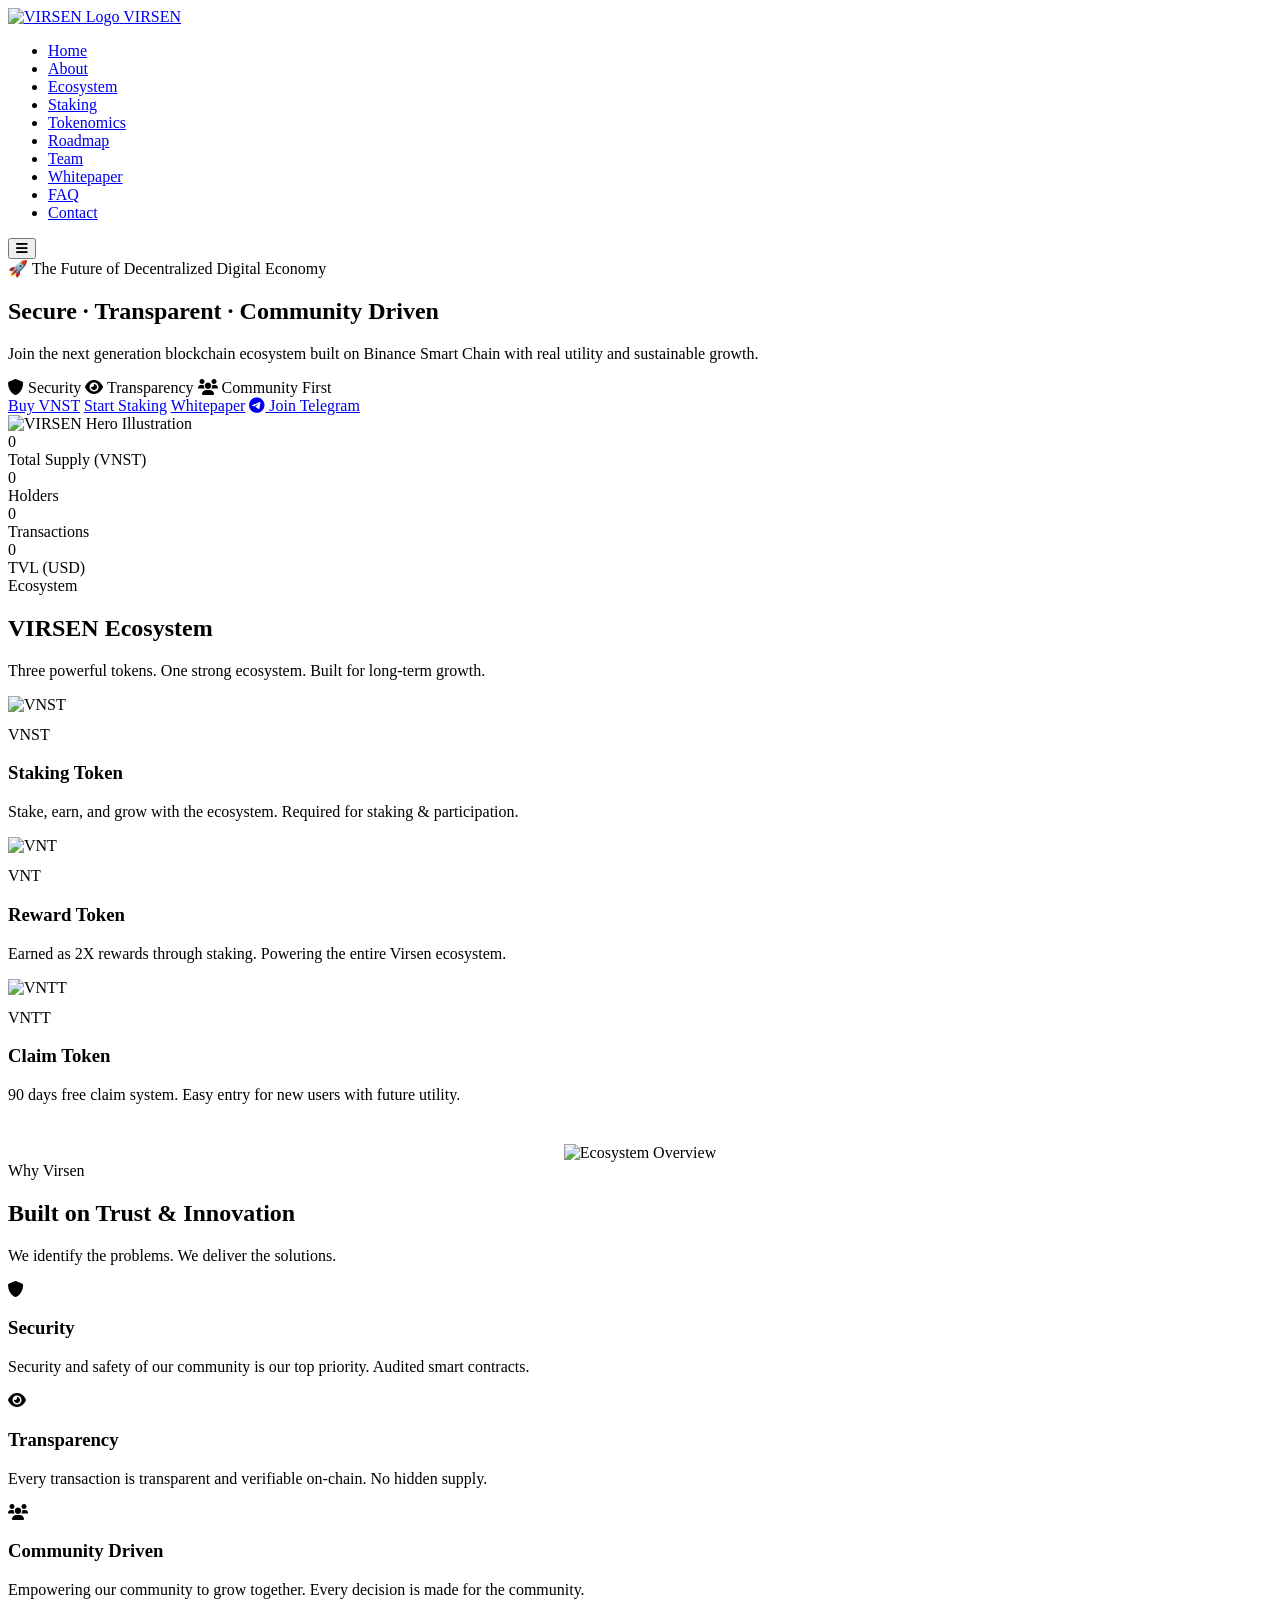
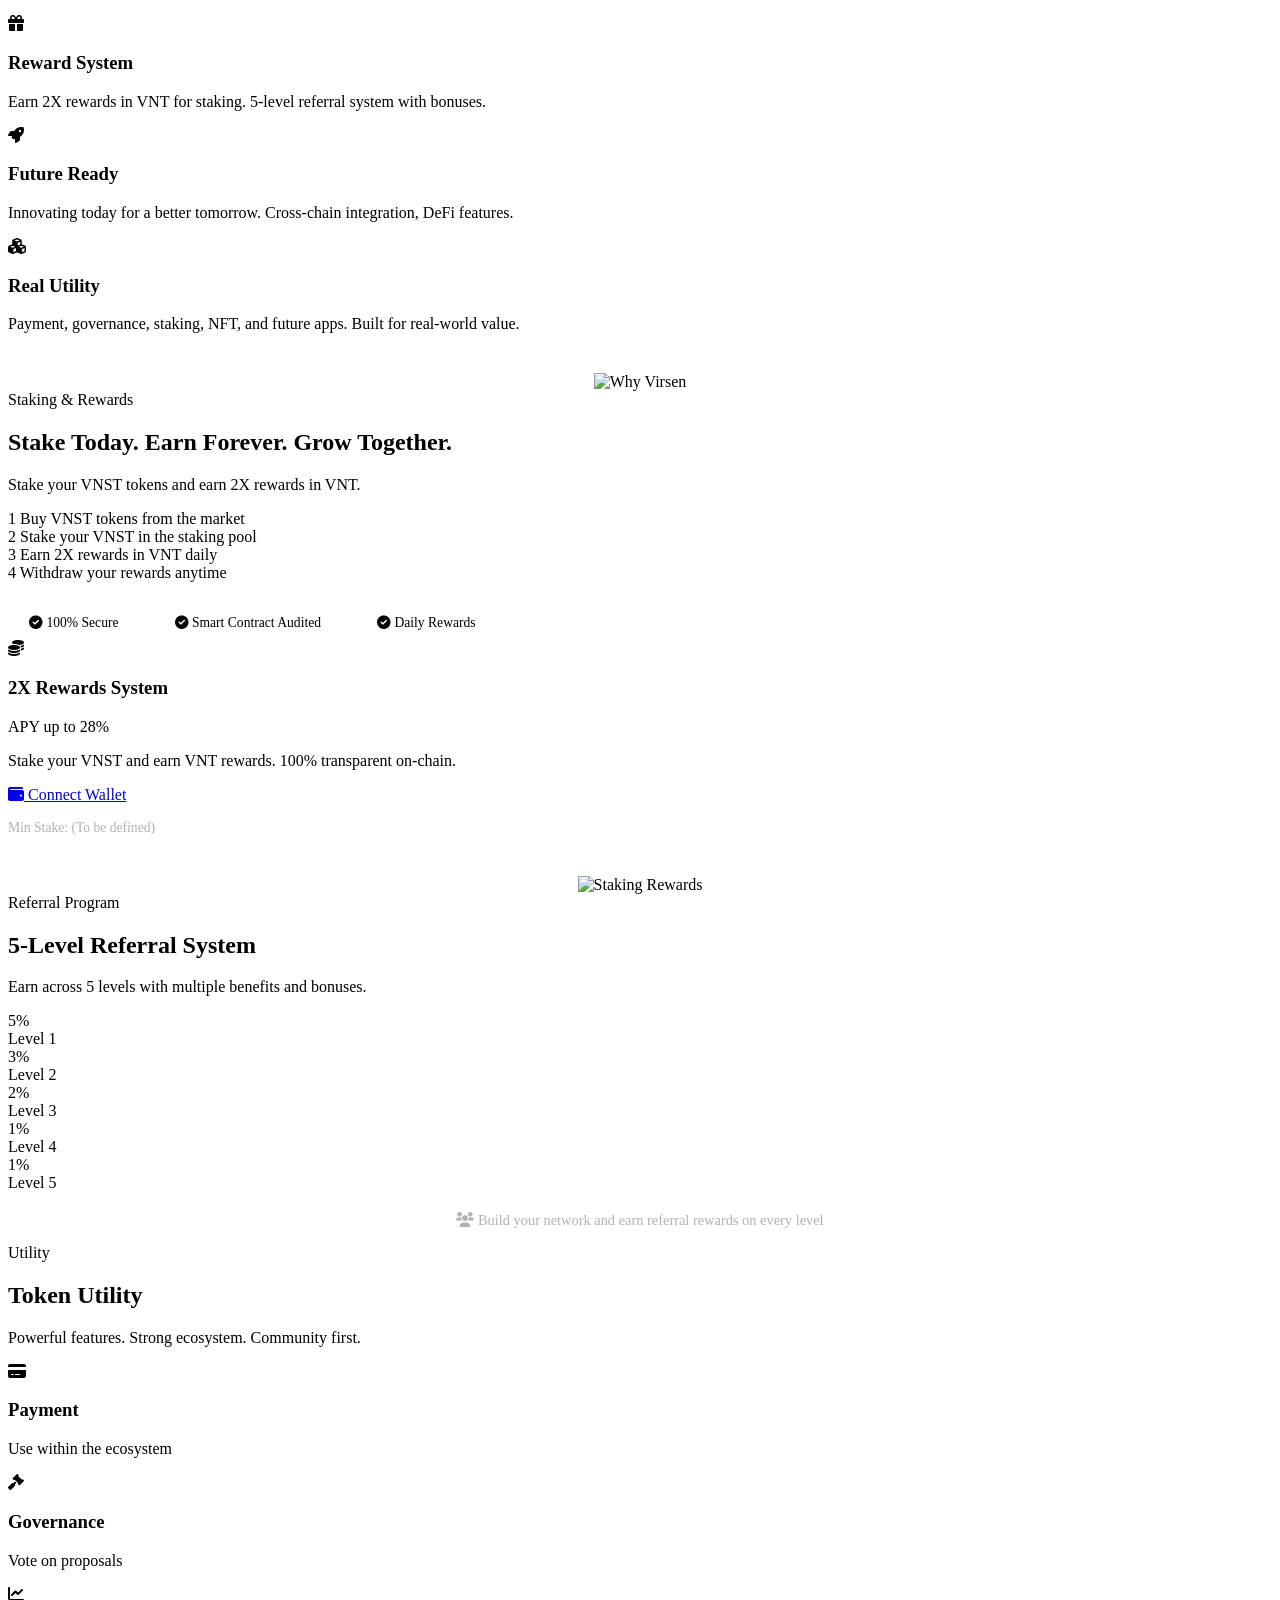
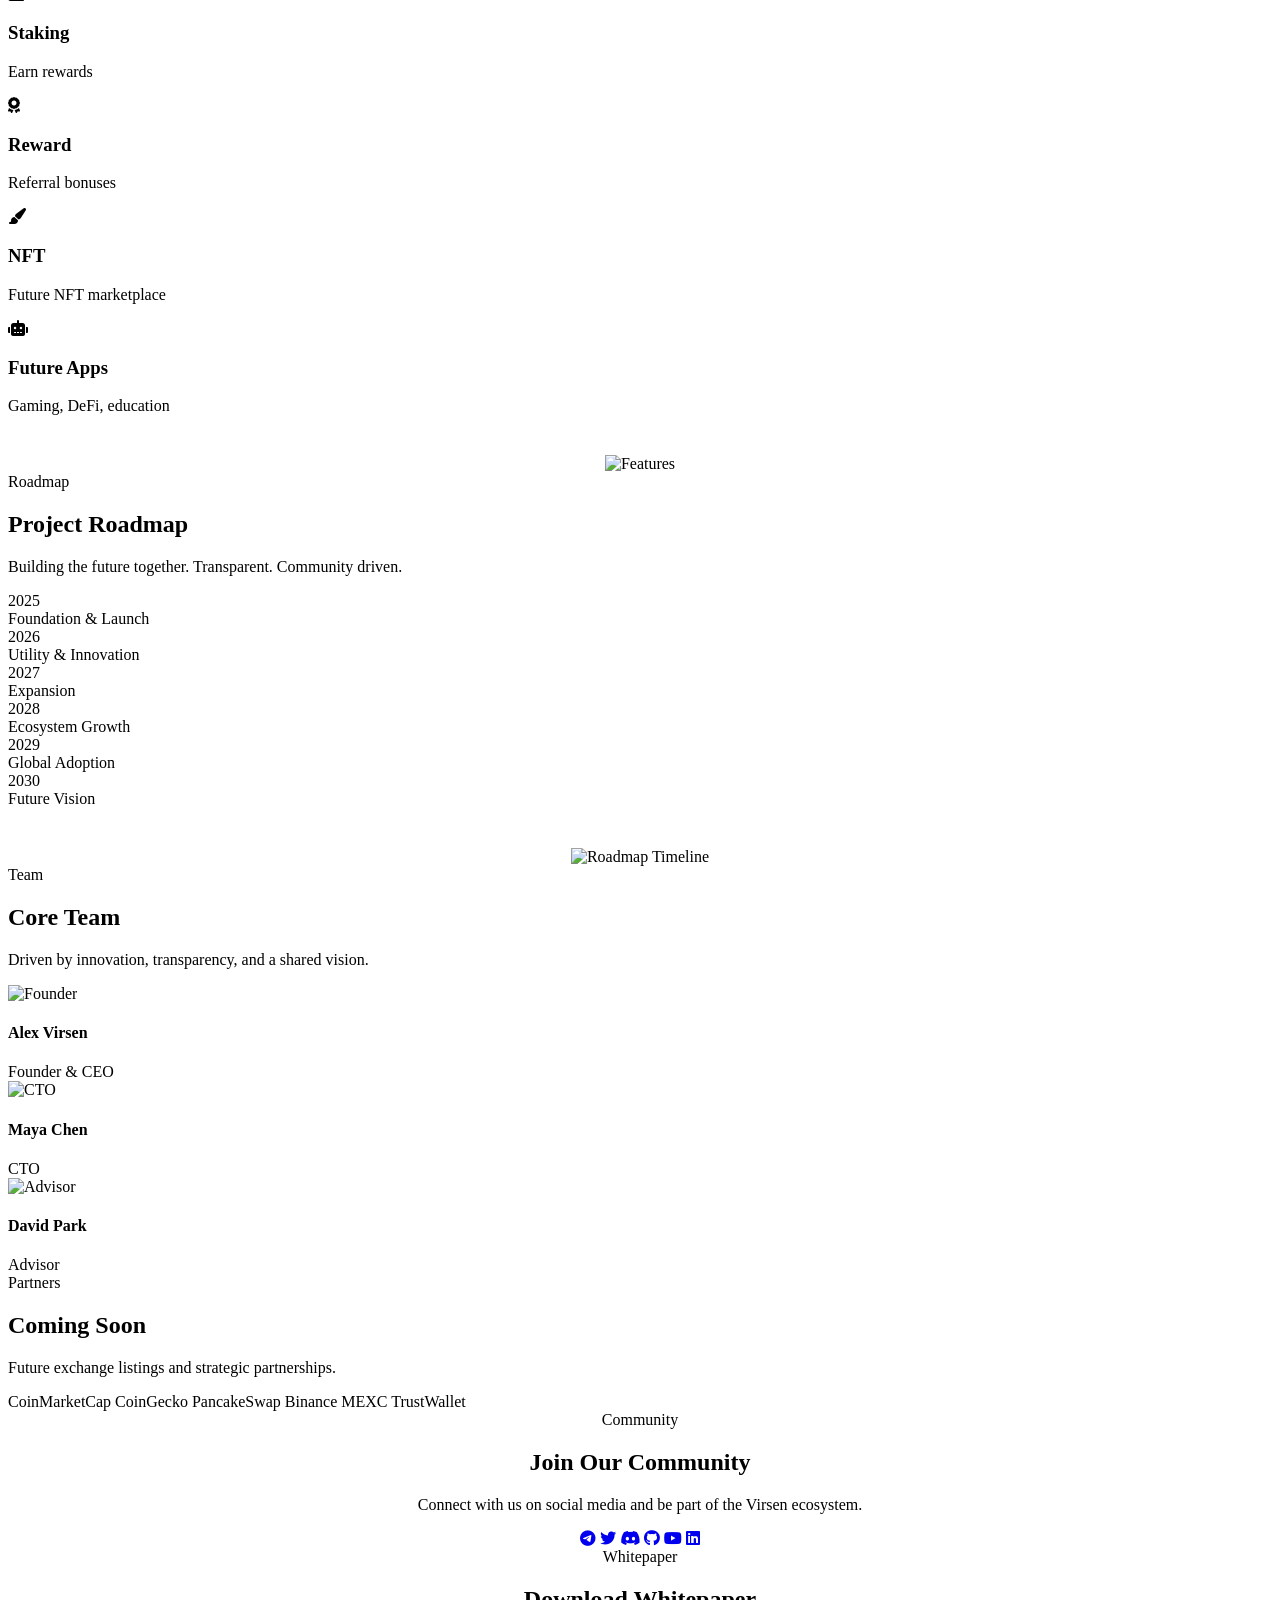
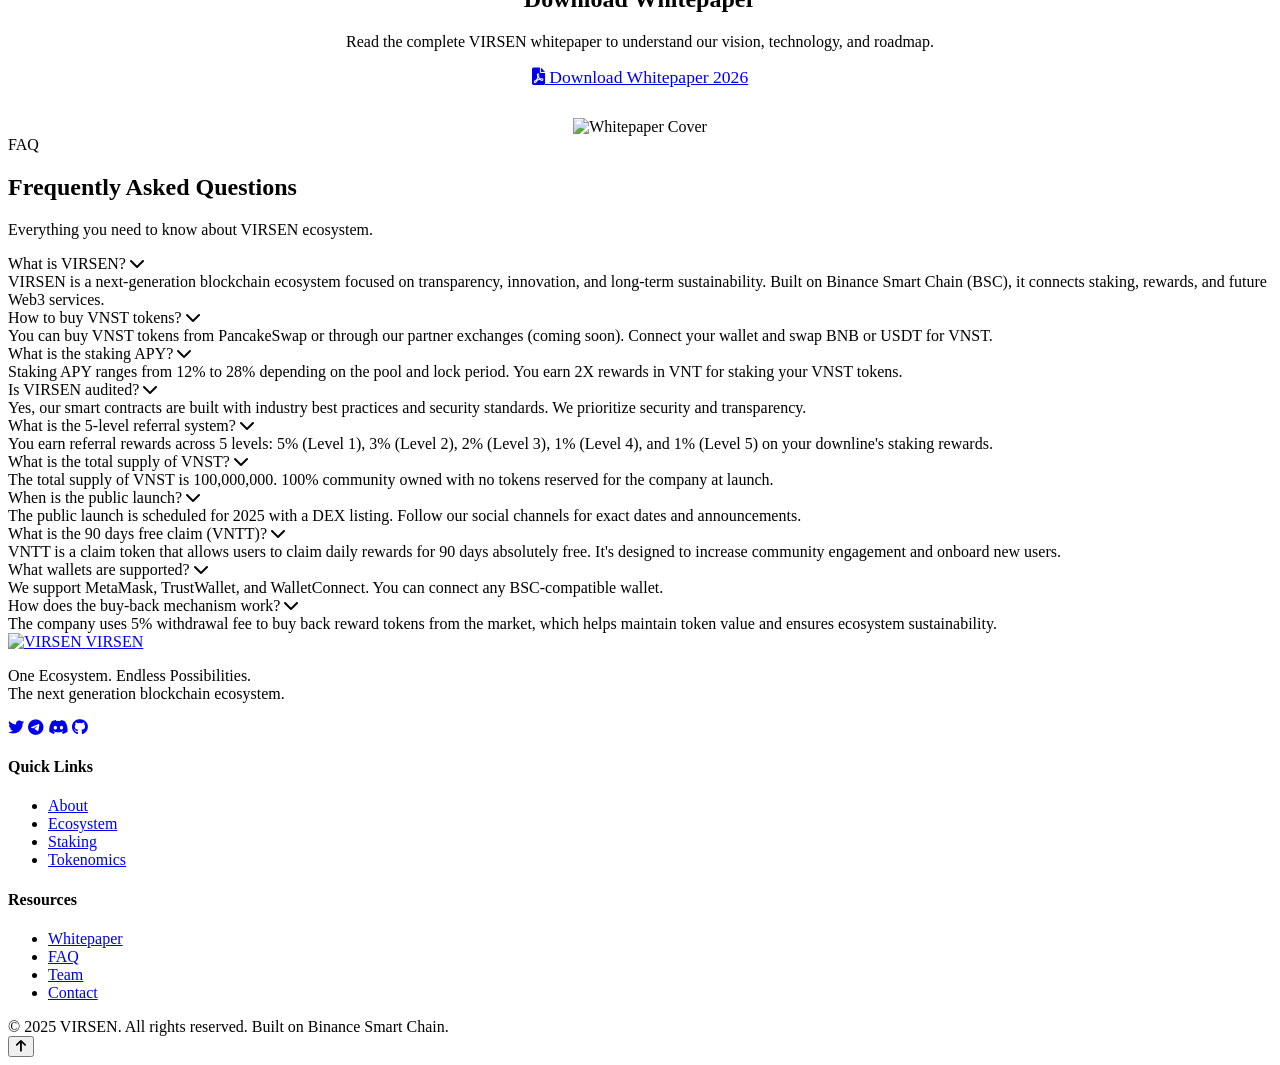
==== index.html @ d34c7191 "Create index.html" ====
<!DOCTYPE html>
<html lang="en">
<head>
    <meta charset="UTF-8" />
    <meta name="viewport" content="width=device-width, initial-scale=1.0" />
    <title>VIRSEN — Future of Decentralized Digital Economy</title>

    <!-- Fonts -->
    <link rel="preconnect" href="https://fonts.googleapis.com" />
    <link rel="preconnect" href="https://fonts.gstatic.com" crossorigin />
    <link href="https://fonts.googleapis.com/css2?family=Space+Grotesk:wght@400;500;600;700&family=Inter:wght@400;500;600;700&display=swap" rel="stylesheet" />
    <link rel="stylesheet" href="https://cdnjs.cloudflare.com/ajax/libs/font-awesome/6.0.0-beta3/css/all.min.css" />

    <!-- CSS -->
    <link rel="stylesheet" href="assets/css/style.css" />

    <!-- Favicon -->
    <link rel="icon" href="assets/images/logo-virsen.png" type="image/png" />
</head>
<body>

    <!-- ===== NAVBAR ===== -->
    <nav class="navbar" id="navbar">
        <div class="container">
            <a href="index.html" class="logo">
                <img src="assets/images/logo-virsen.png" alt="VIRSEN Logo" />
                <span class="logo-text">VIRSEN</span>
            </a>
            <ul class="nav-links" id="navLinks">
                <li><a href="index.html" class="active">Home</a></li>
                <li><a href="about.html">About</a></li>
                <li><a href="ecosystem.html">Ecosystem</a></li>
                <li><a href="staking.html">Staking</a></li>
                <li><a href="tokenomics.html">Tokenomics</a></li>
                <li><a href="roadmap.html">Roadmap</a></li>
                <li><a href="team.html">Team</a></li>
                <li><a href="whitepaper.html">Whitepaper</a></li>
                <li><a href="faq.html">FAQ</a></li>
                <li><a href="contact.html">Contact</a></li>
            </ul>
            <button class="hamburger" id="hamburger" aria-label="Menu">
                <i class="fas fa-bars"></i>
            </button>
        </div>
    </nav>

    <!-- ===== HERO ===== -->
    <section class="hero" id="home">
        <div class="container">
            <div class="hero-content">
                <div class="tagline">🚀 The Future of Decentralized Digital Economy</div>
                <h1>
                    Secure · <span class="text-gold">Transparent</span> · Community Driven
                </h1>
                <p class="sub-text">Join the next generation blockchain ecosystem built on Binance Smart Chain with real utility and sustainable growth.</p>
                <div class="hero-badges">
                    <span><i class="fas fa-shield-alt text-blue"></i> Security</span>
                    <span><i class="fas fa-eye text-gold"></i> Transparency</span>
                    <span><i class="fas fa-users text-green"></i> Community First</span>
                </div>
                <div class="hero-buttons">
                    <a href="#" class="btn btn-primary btn-ripple">Buy VNST</a>
                    <a href="staking.html" class="btn btn-gold btn-ripple">Start Staking</a>
                    <a href="whitepaper.html" class="btn btn-outline">Whitepaper</a>
                    <a href="#" class="btn btn-ghost"><i class="fab fa-telegram"></i> Join Telegram</a>
                </div>
            </div>
            <div class="hero-illustration">
                <img src="assets/images/hero-illustration.png" alt="VIRSEN Hero Illustration" />
            </div>
        </div>
    </section>

    <!-- ===== STATS ===== -->
    <section class="stats">
        <div class="container">
            <div class="stats-grid">
                <div class="stat-card reveal">
                    <div class="stat-number count-up" data-target="100000000">0</div>
                    <div class="stat-label">Total Supply (VNST)</div>
                </div>
                <div class="stat-card reveal">
                    <div class="stat-number count-up" data-target="8750">0</div>
                    <div class="stat-label">Holders</div>
                </div>
                <div class="stat-card reveal">
                    <div class="stat-number count-up" data-target="12450">0</div>
                    <div class="stat-label">Transactions</div>
                </div>
                <div class="stat-card reveal">
                    <div class="stat-number count-up" data-target="3200000">0</div>
                    <div class="stat-label">TVL (USD)</div>
                </div>
            </div>
        </div>
    </section>

    <!-- ===== ECOSYSTEM ===== -->
    <section id="ecosystem">
        <div class="container">
            <div class="section-badge">Ecosystem</div>
            <h2 class="section-title">VIRSEN <span class="text-gold">Ecosystem</span></h2>
            <p class="section-sub">Three powerful tokens. One strong ecosystem. Built for long-term growth.</p>
            
            <div class="eco-grid">
                <div class="eco-card reveal">
                    <img src="assets/images/vnst-token.png" alt="VNST" style="max-width:80px;margin:0 auto 12px;" />
                    <div class="token-icon text-gold">VNST</div>
                    <h3>Staking Token</h3>
                    <p>Stake, earn, and grow with the ecosystem. Required for staking &amp; participation.</p>
                </div>
                <div class="eco-card reveal">
                    <img src="assets/images/vnt-token.png" alt="VNT" style="max-width:80px;margin:0 auto 12px;" />
                    <div class="token-icon text-blue">VNT</div>
                    <h3>Reward Token</h3>
                    <p>Earned as 2X rewards through staking. Powering the entire Virsen ecosystem.</p>
                </div>
                <div class="eco-card reveal">
                    <img src="assets/images/vntt-token.png" alt="VNTT" style="max-width:80px;margin:0 auto 12px;" />
                    <div class="token-icon text-green">VNTT</div>
                    <h3>Claim Token</h3>
                    <p>90 days free claim system. Easy entry for new users with future utility.</p>
                </div>
            </div>

            <div style="text-align:center;margin-top:40px;">
                <img src="assets/images/ecosystem-overview.png" alt="Ecosystem Overview" style="max-width:600px;margin:0 auto;border-radius:var(--radius-card);" />
            </div>
        </div>
    </section>

    <!-- ===== WHY VIRSEN ===== -->
    <section style="background:var(--secondary);">
        <div class="container">
            <div class="section-badge">Why Virsen</div>
            <h2 class="section-title">Built on <span class="text-blue">Trust</span> &amp; <span class="text-gold">Innovation</span></h2>
            <p class="section-sub">We identify the problems. We deliver the solutions.</p>
            
            <div class="why-grid">
                <div class="card-premium reveal">
                    <div class="icon text-blue"><i class="fas fa-shield-alt"></i></div>
                    <h3>Security</h3>
                    <p>Security and safety of our community is our top priority. Audited smart contracts.</p>
                </div>
                <div class="card-premium reveal">
                    <div class="icon text-gold"><i class="fas fa-eye"></i></div>
                    <h3>Transparency</h3>
                    <p>Every transaction is transparent and verifiable on-chain. No hidden supply.</p>
                </div>
                <div class="card-premium reveal">
                    <div class="icon text-green"><i class="fas fa-users"></i></div>
                    <h3>Community Driven</h3>
                    <p>Empowering our community to grow together. Every decision is made for the community.</p>
                </div>
                <div class="card-premium reveal">
                    <div class="icon text-gold"><i class="fas fa-gift"></i></div>
                    <h3>Reward System</h3>
                    <p>Earn 2X rewards in VNT for staking. 5-level referral system with bonuses.</p>
                </div>
                <div class="card-premium reveal">
                    <div class="icon text-blue"><i class="fas fa-rocket"></i></div>
                    <h3>Future Ready</h3>
                    <p>Innovating today for a better tomorrow. Cross-chain integration, DeFi features.</p>
                </div>
                <div class="card-premium reveal">
                    <div class="icon text-green"><i class="fas fa-cubes"></i></div>
                    <h3>Real Utility</h3>
                    <p>Payment, governance, staking, NFT, and future apps. Built for real-world value.</p>
                </div>
            </div>

            <div style="text-align:center;margin-top:40px;">
                <img src="assets/images/why-virsen.png" alt="Why Virsen" style="max-width:500px;margin:0 auto;border-radius:var(--radius-card);" />
            </div>
        </div>
    </section>

    <!-- ===== STAKING ===== -->
    <section id="staking">
        <div class="container">
            <div class="section-badge text-gold">Staking &amp; Rewards</div>
            <h2 class="section-title">Stake Today. <span class="text-gold">Earn Forever.</span> Grow Together.</h2>
            <p class="section-sub">Stake your VNST tokens and earn 2X rewards in VNT.</p>
            
            <div class="staking-wrap">
                <div>
                    <div class="staking-timeline">
                        <div class="staking-step reveal">
                            <span class="step-num">1</span>
                            <span class="step-text">Buy VNST tokens from the market</span>
                        </div>
                        <div class="staking-step reveal" style="border-left-color:var(--gold);">
                            <span class="step-num">2</span>
                            <span class="step-text">Stake your VNST in the staking pool</span>
                        </div>
                        <div class="staking-step reveal" style="border-left-color:var(--green);">
                            <span class="step-num">3</span>
                            <span class="step-text">Earn 2X rewards in VNT daily</span>
                        </div>
                        <div class="staking-step reveal" style="border-left-color:var(--blue);">
                            <span class="step-num">4</span>
                            <span class="step-text">Withdraw your rewards anytime</span>
                        </div>
                    </div>
                    <div style="margin-top:24px;display:flex;gap:14px;flex-wrap:wrap;">
                        <span style="background:var(--card);padding:8px 20px;border-radius:40px;font-size:0.85rem;border:1px solid rgba(255,255,255,0.03);"><i class="fas fa-check-circle text-green"></i> 100% Secure</span>
                        <span style="background:var(--card);padding:8px 20px;border-radius:40px;font-size:0.85rem;border:1px solid rgba(255,255,255,0.03);"><i class="fas fa-check-circle text-green"></i> Smart Contract Audited</span>
                        <span style="background:var(--card);padding:8px 20px;border-radius:40px;font-size:0.85rem;border:1px solid rgba(255,255,255,0.03);"><i class="fas fa-check-circle text-green"></i> Daily Rewards</span>
                    </div>
                </div>
                <div class="staking-right reveal">
                    <div class="big-icon"><i class="fas fa-coins"></i></div>
                    <h3>2X Rewards System</h3>
                    <div class="apy">APY up to 28%</div>
                    <p>Stake your VNST and earn VNT rewards. 100% transparent on-chain.</p>
                    <a href="#" class="btn btn-gold btn-ripple"><i class="fas fa-wallet"></i> Connect Wallet</a>
                    <div style="margin-top:16px;font-size:0.85rem;opacity:0.3;">
                        Min Stake: (To be defined)
                    </div>
                </div>
            </div>

            <div style="text-align:center;margin-top:40px;">
                <img src="assets/images/staking-rewards.png" alt="Staking Rewards" style="max-width:500px;margin:0 auto;border-radius:var(--radius-card);" />
            </div>
        </div>
    </section>

    <!-- ===== REFERRAL ===== -->
    <section style="background:var(--secondary);">
        <div class="container">
            <div class="section-badge text-gold">Referral Program</div>
            <h2 class="section-title">5-Level <span class="text-gold">Referral</span> System</h2>
            <p class="section-sub">Earn across 5 levels with multiple benefits and bonuses.</p>
            
            <div class="ref-grid">
                <div class="ref-card reveal"><div class="percent">5%</div><div class="level">Level 1</div></div>
                <div class="ref-card reveal"><div class="percent">3%</div><div class="level">Level 2</div></div>
                <div class="ref-card reveal"><div class="percent">2%</div><div class="level">Level 3</div></div>
                <div class="ref-card reveal"><div class="percent">1%</div><div class="level">Level 4</div></div>
                <div class="ref-card reveal"><div class="percent">1%</div><div class="level">Level 5</div></div>
            </div>
            <p style="text-align:center;opacity:0.3;margin-top:20px;font-size:0.9rem;">
                <i class="fas fa-users text-gold"></i> Build your network and earn referral rewards on every level
            </p>
        </div>
    </section>

    <!-- ===== TOKEN UTILITY ===== -->
    <section id="tokenomics">
        <div class="container">
            <div class="section-badge">Utility</div>
            <h2 class="section-title">Token <span class="text-blue">Utility</span></h2>
            <p class="section-sub">Powerful features. Strong ecosystem. Community first.</p>
            
            <div class="util-grid">
                <div class="card-premium reveal"><div class="icon text-gold"><i class="fas fa-credit-card"></i></div><h3>Payment</h3><p>Use within the ecosystem</p></div>
                <div class="card-premium reveal"><div class="icon text-blue"><i class="fas fa-gavel"></i></div><h3>Governance</h3><p>Vote on proposals</p></div>
                <div class="card-premium reveal"><div class="icon text-green"><i class="fas fa-chart-line"></i></div><h3>Staking</h3><p>Earn rewards</p></div>
                <div class="card-premium reveal"><div class="icon text-gold"><i class="fas fa-award"></i></div><h3>Reward</h3><p>Referral bonuses</p></div>
                <div class="card-premium reveal"><div class="icon text-blue"><i class="fas fa-paint-brush"></i></div><h3>NFT</h3><p>Future NFT marketplace</p></div>
                <div class="card-premium reveal"><div class="icon text-green"><i class="fas fa-robot"></i></div><h3>Future Apps</h3><p>Gaming, DeFi, education</p></div>
            </div>

            <div style="text-align:center;margin-top:40px;">
                <img src="assets/images/features-grid.png" alt="Features" style="max-width:500px;margin:0 auto;border-radius:var(--radius-card);" />
            </div>
        </div>
    </section>

    <!-- ===== ROADMAP ===== -->
    <section style="background:var(--secondary);">
        <div class="container">
            <div class="section-badge">Roadmap</div>
            <h2 class="section-title">Project <span class="text-gold">Roadmap</span></h2>
            <p class="section-sub">Building the future together. Transparent. Community driven.</p>
            
            <div class="roadmap-timeline">
                <div class="roadmap-year reveal"><div class="year">2025</div><div class="phase">Foundation &amp; Launch</div></div>
                <div class="roadmap-year reveal"><div class="year">2026</div><div class="phase">Utility &amp; Innovation</div></div>
                <div class="roadmap-year reveal"><div class="year">2027</div><div class="phase">Expansion</div></div>
                <div class="roadmap-year reveal"><div class="year">2028</div><div class="phase">Ecosystem Growth</div></div>
                <div class="roadmap-year reveal"><div class="year">2029</div><div class="phase">Global Adoption</div></div>
                <div class="roadmap-year reveal"><div class="year">2030</div><div class="phase">Future Vision</div></div>
            </div>

            <div style="text-align:center;margin-top:40px;">
                <img src="assets/images/roadmap-timeline.png" alt="Roadmap Timeline" style="max-width:600px;margin:0 auto;border-radius:var(--radius-card);" />
            </div>
        </div>
    </section>

    <!-- ===== TEAM ===== -->
    <section id="team">
        <div class="container">
            <div class="section-badge">Team</div>
            <h2 class="section-title">Core <span class="text-blue">Team</span></h2>
            <p class="section-sub">Driven by innovation, transparency, and a shared vision.</p>
            
            <div class="team-grid">
                <div class="team-card reveal">
                    <img src="assets/images/founder.png" alt="Founder" />
                    <h4>Alex Virsen</h4>
                    <div class="role">Founder &amp; CEO</div>
                </div>
                <div class="team-card reveal">
                    <img src="assets/images/cto.png" alt="CTO" />
                    <h4>Maya Chen</h4>
                    <div class="role">CTO</div>
                </div>
                <div class="team-card reveal">
                    <img src="assets/images/advisor.png" alt="Advisor" />
                    <h4>David Park</h4>
                    <div class="role">Advisor</div>
                </div>
            </div>
        </div>
    </section>

    <!-- ===== PARTNERS ===== -->
    <section style="background:var(--secondary);">
        <div class="container">
            <div class="section-badge text-gold">Partners</div>
            <h2 class="section-title">Coming <span class="text-gold">Soon</span></h2>
            <p class="section-sub">Future exchange listings and strategic partnerships.</p>
            <div class="partner-logos">
                <span>CoinMarketCap</span>
                <span>CoinGecko</span>
                <span>PancakeSwap</span>
                <span>Binance</span>
                <span>MEXC</span>
                <span>TrustWallet</span>
            </div>
        </div>
    </section>

    <!-- ===== COMMUNITY ===== -->
    <section>
        <div class="container" style="text-align:center;">
            <div class="section-badge">Community</div>
            <h2 class="section-title">Join Our <span class="text-blue">Community</span></h2>
            <p class="section-sub">Connect with us on social media and be part of the Virsen ecosystem.</p>
            <div class="social-links">
                <a href="#" aria-label="Telegram"><i class="fab fa-telegram"></i></a>
                <a href="#" aria-label="Twitter"><i class="fab fa-twitter"></i></a>
                <a href="#" aria-label="Discord"><i class="fab fa-discord"></i></a>
                <a href="#" aria-label="GitHub"><i class="fab fa-github"></i></a>
                <a href="#" aria-label="YouTube"><i class="fab fa-youtube"></i></a>
                <a href="#" aria-label="LinkedIn"><i class="fab fa-linkedin"></i></a>
            </div>
        </div>
    </section>

    <!-- ===== WHITEPAPER ===== -->
    <section style="background:var(--secondary);">
        <div class="container" style="text-align:center;">
            <div class="section-badge text-gold">Whitepaper</div>
            <h2 class="section-title">Download <span class="text-gold">Whitepaper</span></h2>
            <p class="section-sub">Read the complete VIRSEN whitepaper to understand our vision, technology, and roadmap.</p>
            <a href="#" class="btn btn-gold btn-ripple" style="font-size:1.1rem;padding:18px 48px;">
                <i class="fas fa-file-pdf"></i> Download Whitepaper 2026
            </a>
            <div style="margin-top:30px;">
                <img src="assets/images/whitepaper-cover.jpeg" alt="Whitepaper Cover" style="max-width:400px;margin:0 auto;border-radius:var(--radius-card);box-shadow:var(--shadow-dark);" />
            </div>
        </div>
    </section>

    <!-- ===== FAQ ===== -->
    <section id="faq">
        <div class="container">
            <div class="section-badge">FAQ</div>
            <h2 class="section-title">Frequently Asked <span class="text-gold">Questions</span></h2>
            <p class="section-sub">Everything you need to know about VIRSEN ecosystem.</p>
            
            <div class="faq-list">
                <div class="faq-item active">
                    <div class="faq-question">What is VIRSEN? <i class="fas fa-chevron-down"></i></div>
                    <div class="faq-answer">VIRSEN is a next-generation blockchain ecosystem focused on transparency, innovation, and long-term sustainability. Built on Binance Smart Chain (BSC), it connects staking, rewards, and future Web3 services.</div>
                </div>
                <div class="faq-item">
                    <div class="faq-question">How to buy VNST tokens? <i class="fas fa-chevron-down"></i></div>
                    <div class="faq-answer">You can buy VNST tokens from PancakeSwap or through our partner exchanges (coming soon). Connect your wallet and swap BNB or USDT for VNST.</div>
                </div>
                <div class="faq-item">
                    <div class="faq-question">What is the staking APY? <i class="fas fa-chevron-down"></i></div>
                    <div class="faq-answer">Staking APY ranges from 12% to 28% depending on the pool and lock period. You earn 2X rewards in VNT for staking your VNST tokens.</div>
                </div>
                <div class="faq-item">
                    <div class="faq-question">Is VIRSEN audited? <i class="fas fa-chevron-down"></i></div>
                    <div class="faq-answer">Yes, our smart contracts are built with industry best practices and security standards. We prioritize security and transparency.</div>
                </div>
                <div class="faq-item">
                    <div class="faq-question">What is the 5-level referral system? <i class="fas fa-chevron-down"></i></div>
                    <div class="faq-answer">You earn referral rewards across 5 levels: 5% (Level 1), 3% (Level 2), 2% (Level 3), 1% (Level 4), and 1% (Level 5) on your downline's staking rewards.</div>
                </div>
                <div class="faq-item">
                    <div class="faq-question">What is the total supply of VNST? <i class="fas fa-chevron-down"></i></div>
                    <div class="faq-answer">The total supply of VNST is 100,000,000. 100% community owned with no tokens reserved for the company at launch.</div>
                </div>
                <div class="faq-item">
                    <div class="faq-question">When is the public launch? <i class="fas fa-chevron-down"></i></div>
                    <div class="faq-answer">The public launch is scheduled for 2025 with a DEX listing. Follow our social channels for exact dates and announcements.</div>
                </div>
                <div class="faq-item">
                    <div class="faq-question">What is the 90 days free claim (VNTT)? <i class="fas fa-chevron-down"></i></div>
                    <div class="faq-answer">VNTT is a claim token that allows users to claim daily rewards for 90 days absolutely free. It's designed to increase community engagement and onboard new users.</div>
                </div>
                <div class="faq-item">
                    <div class="faq-question">What wallets are supported? <i class="fas fa-chevron-down"></i></div>
                    <div class="faq-answer">We support MetaMask, TrustWallet, and WalletConnect. You can connect any BSC-compatible wallet.</div>
                </div>
                <div class="faq-item">
                    <div class="faq-question">How does the buy-back mechanism work? <i class="fas fa-chevron-down"></i></div>
                    <div class="faq-answer">The company uses 5% withdrawal fee to buy back reward tokens from the market, which helps maintain token value and ensures ecosystem sustainability.</div>
                </div>
            </div>
        </div>
    </section>

    <!-- ===== FOOTER ===== -->
    <footer class="footer">
        <div class="container">
            <div class="footer-grid">
                <div class="footer-brand">
                    <a href="index.html" class="logo">
                        <img src="assets/images/logo-virsen.png" alt="VIRSEN" style="height:36px;" />
                        <span class="logo-text">VIRSEN</span>
                    </a>
                    <p>One Ecosystem. Endless Possibilities.<br />The next generation blockchain ecosystem.</p>
                    <div class="footer-social">
                        <a href="#"><i class="fab fa-twitter"></i></a>
                        <a href="#"><i class="fab fa-telegram"></i></a>
                        <a href="#"><i class="fab fa-discord"></i></a>
                        <a href="#"><i class="fab fa-github"></i></a>
                    </div>
                </div>
                <div class="footer-links">
                    <h4>Quick Links</h4>
                    <ul>
                        <li><a href="about.html">About</a></li>
                        <li><a href="ecosystem.html">Ecosystem</a></li>
                        <li><a href="staking.html">Staking</a></li>
                        <li><a href="tokenomics.html">Tokenomics</a></li>
                    </ul>
                </div>
                <div class="footer-links">
                    <h4>Resources</h4>
                    <ul>
                        <li><a href="whitepaper.html">Whitepaper</a></li>
                        <li><a href="faq.html">FAQ</a></li>
                        <li><a href="team.html">Team</a></li>
                        <li><a href="contact.html">Contact</a></li>
                    </ul>
                </div>
            </div>
            <div class="footer-copy">
                &copy; 2025 VIRSEN. All rights reserved. Built on Binance Smart Chain.
            </div>
        </div>
    </footer>

    <!-- ===== BACK TO TOP ===== -->
    <button class="back-top" id="backTop" aria-label="Back to top">
        <i class="fas fa-arrow-up"></i>
    </button>

    <!-- ===== SCRIPTS ===== -->
    <script src="assets/js/main.js"></script>
</body>
</html>
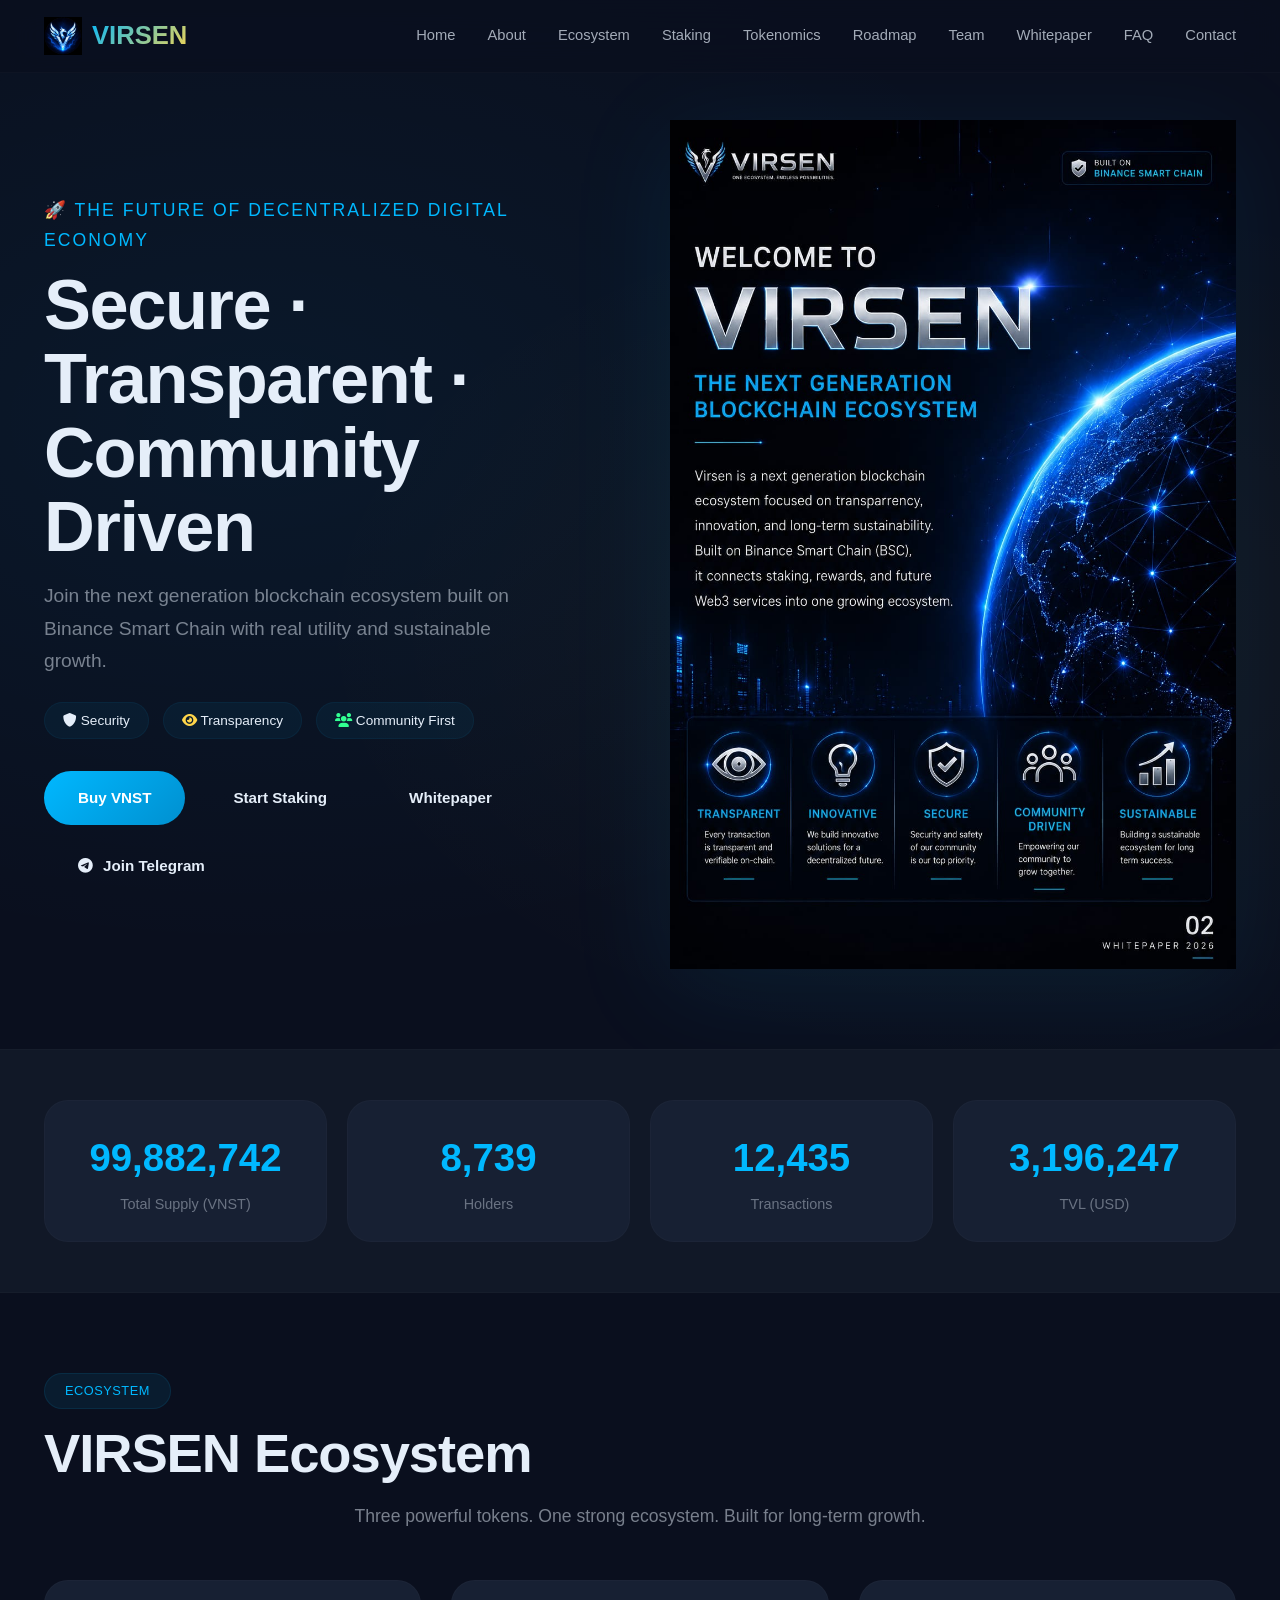
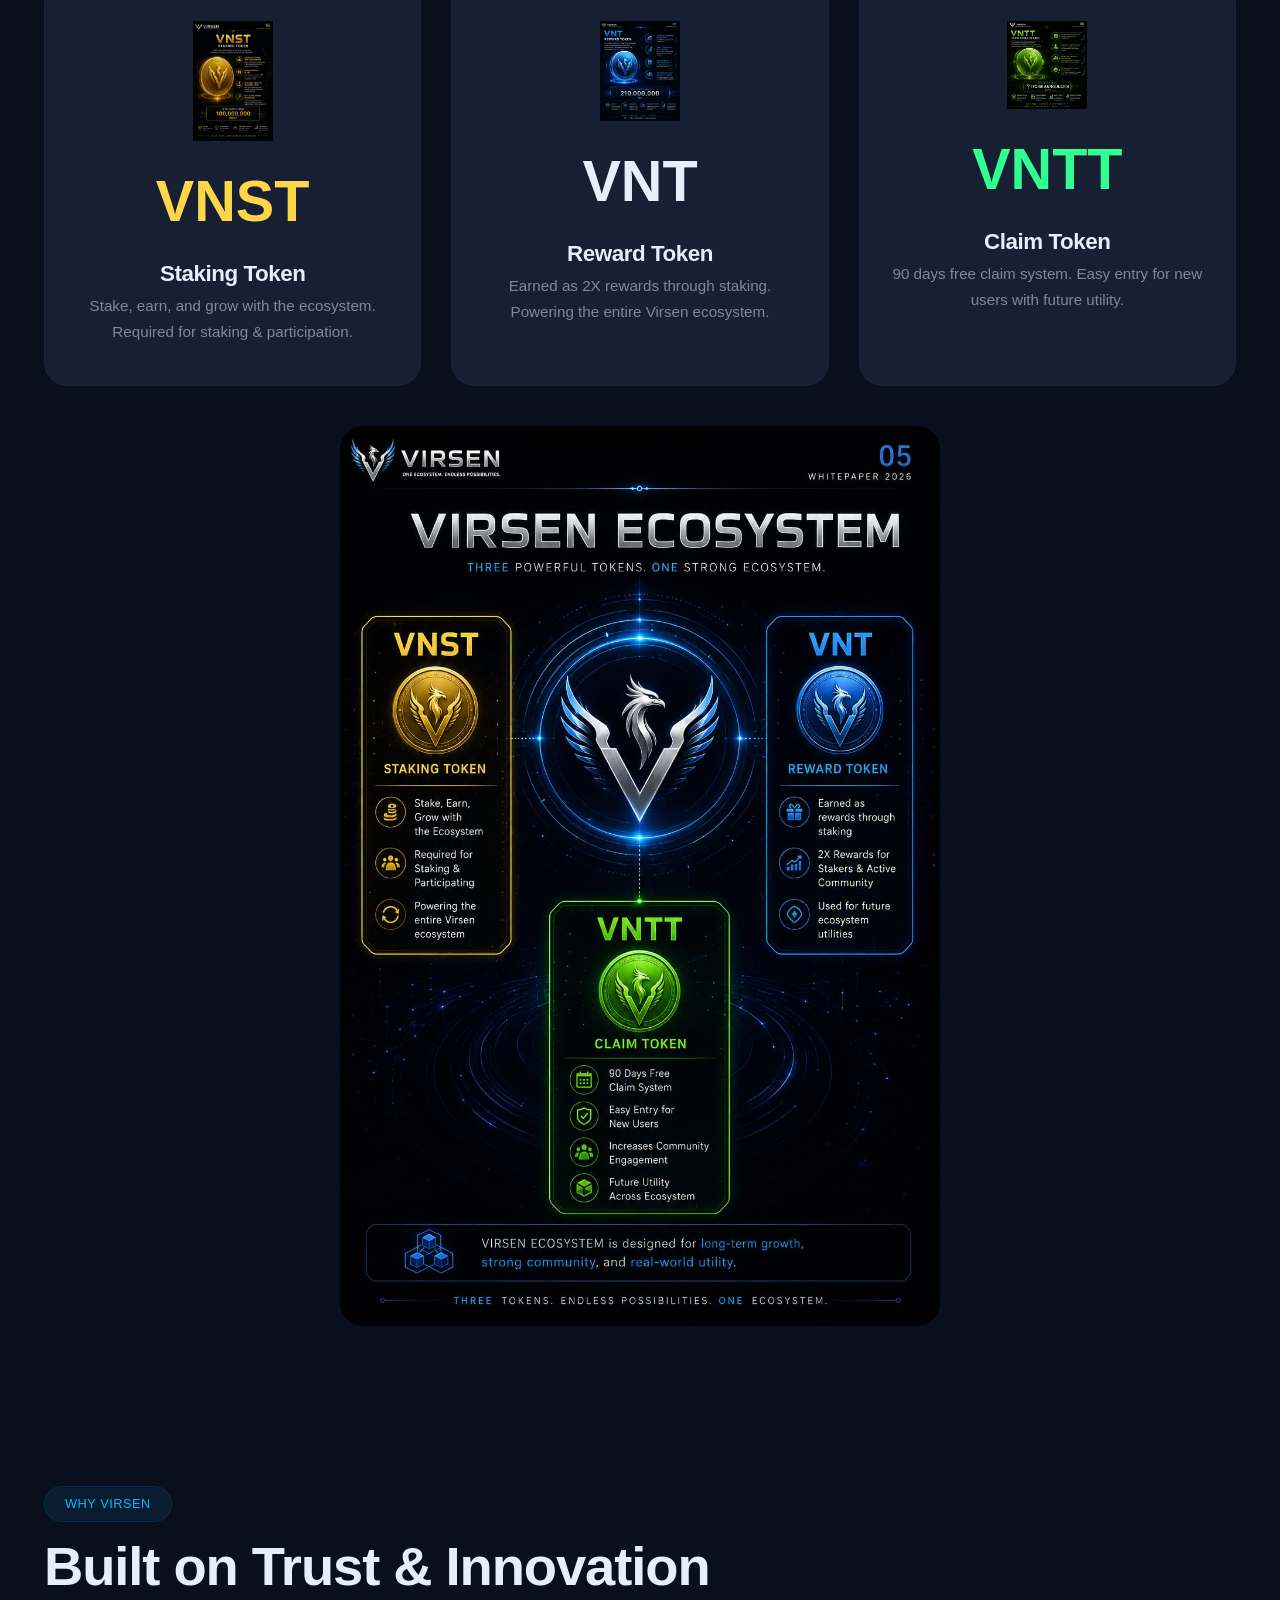
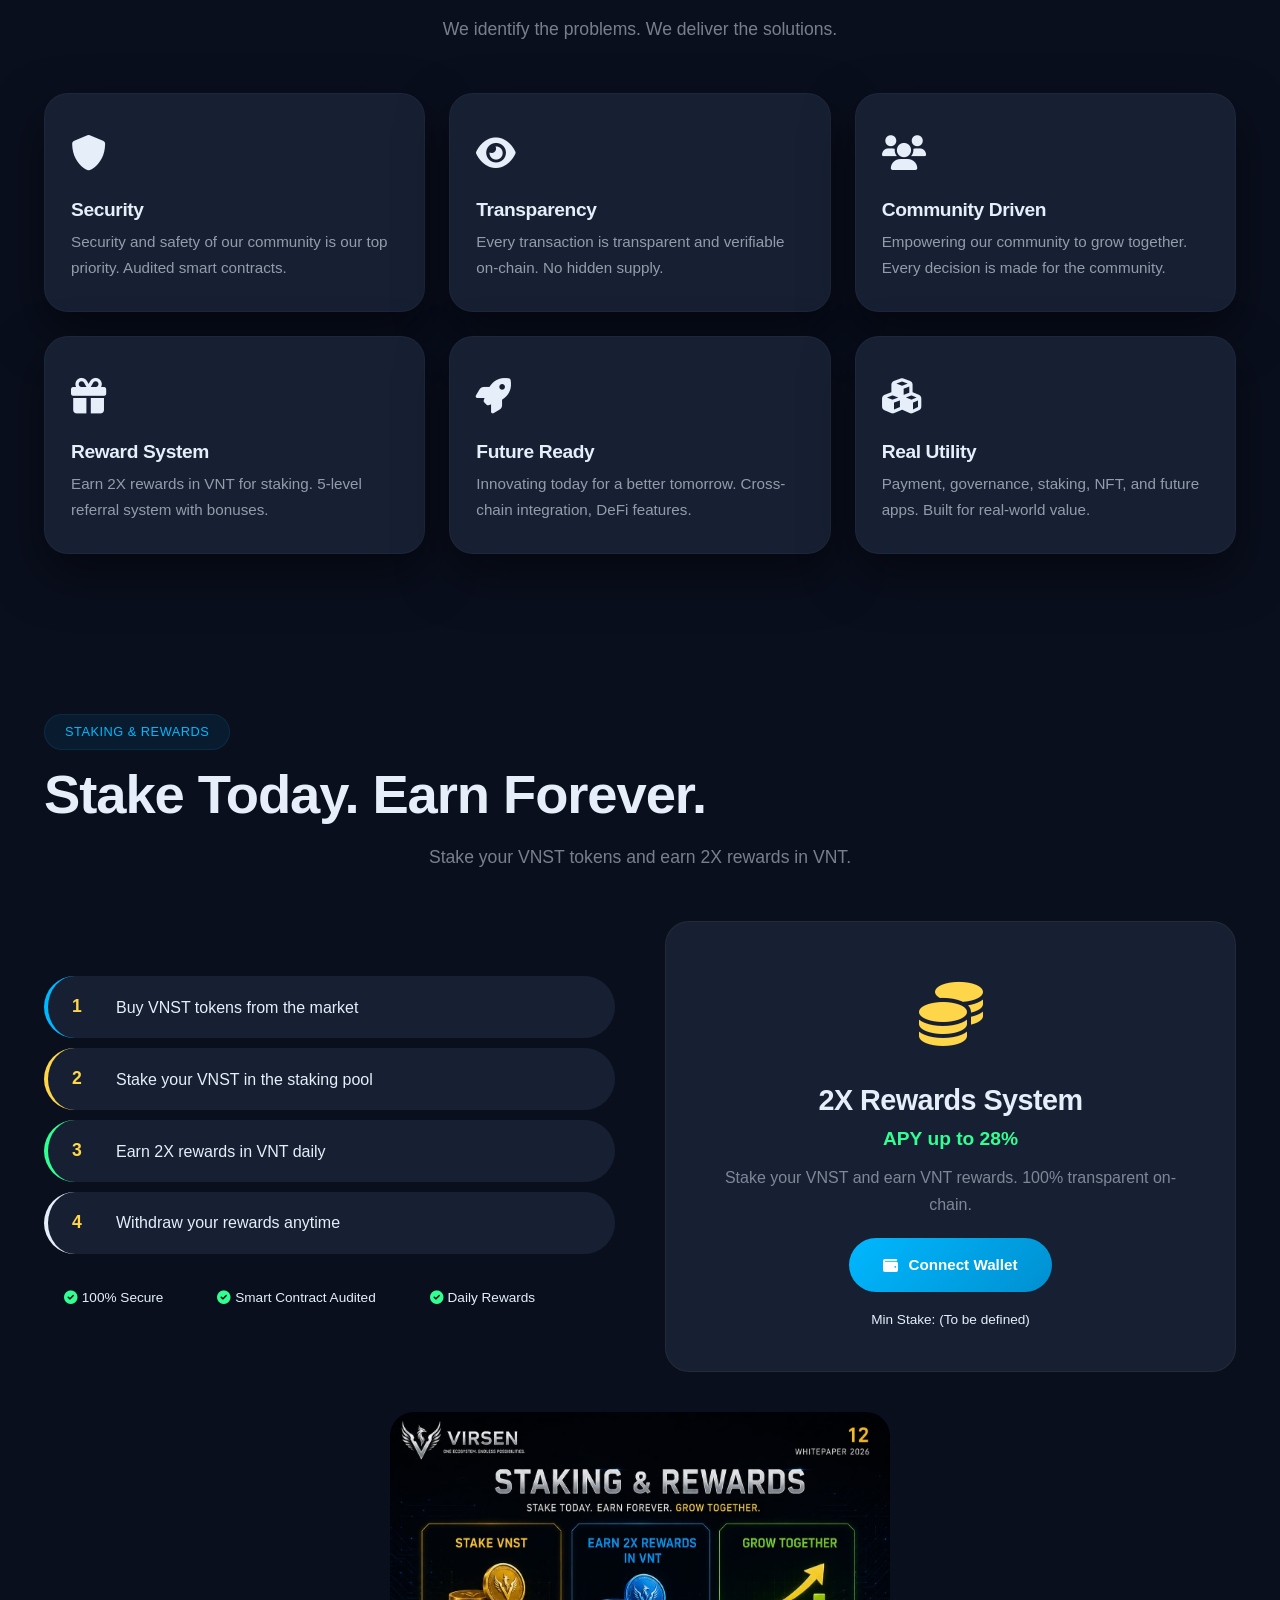
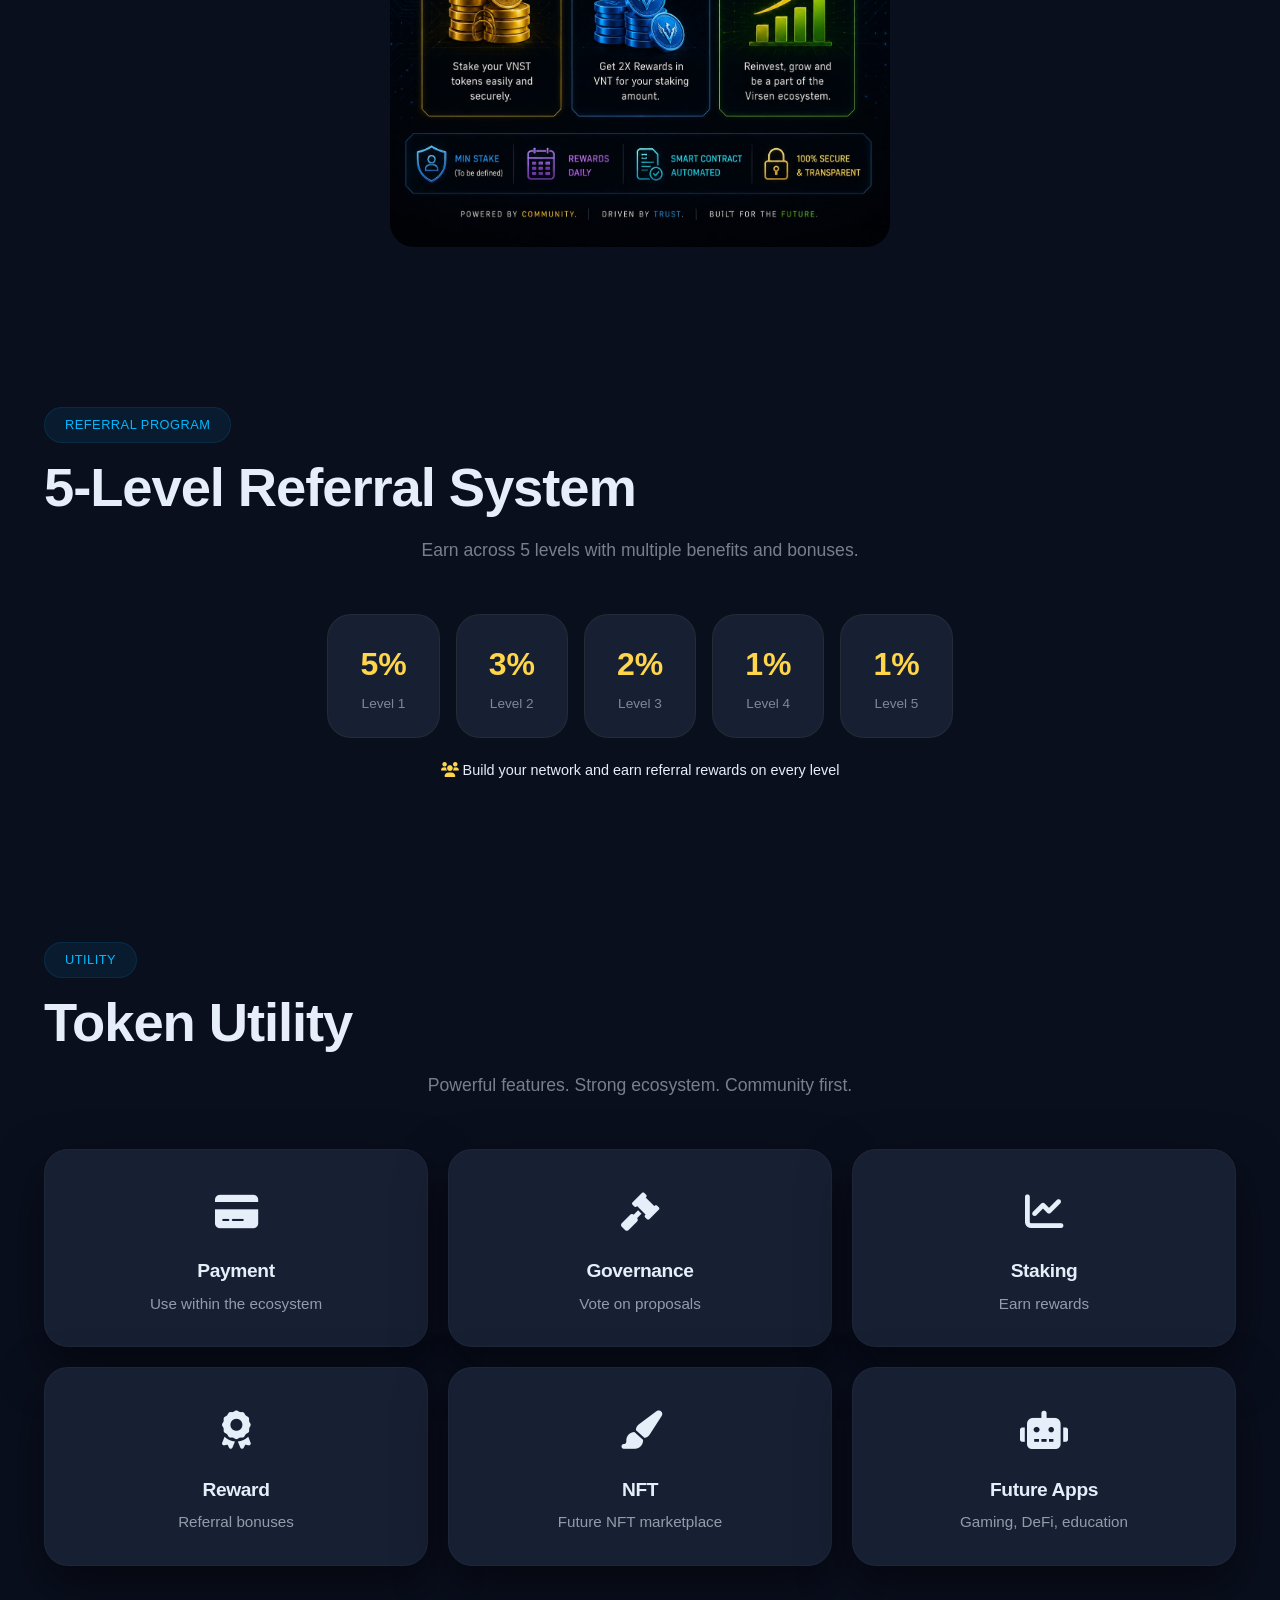
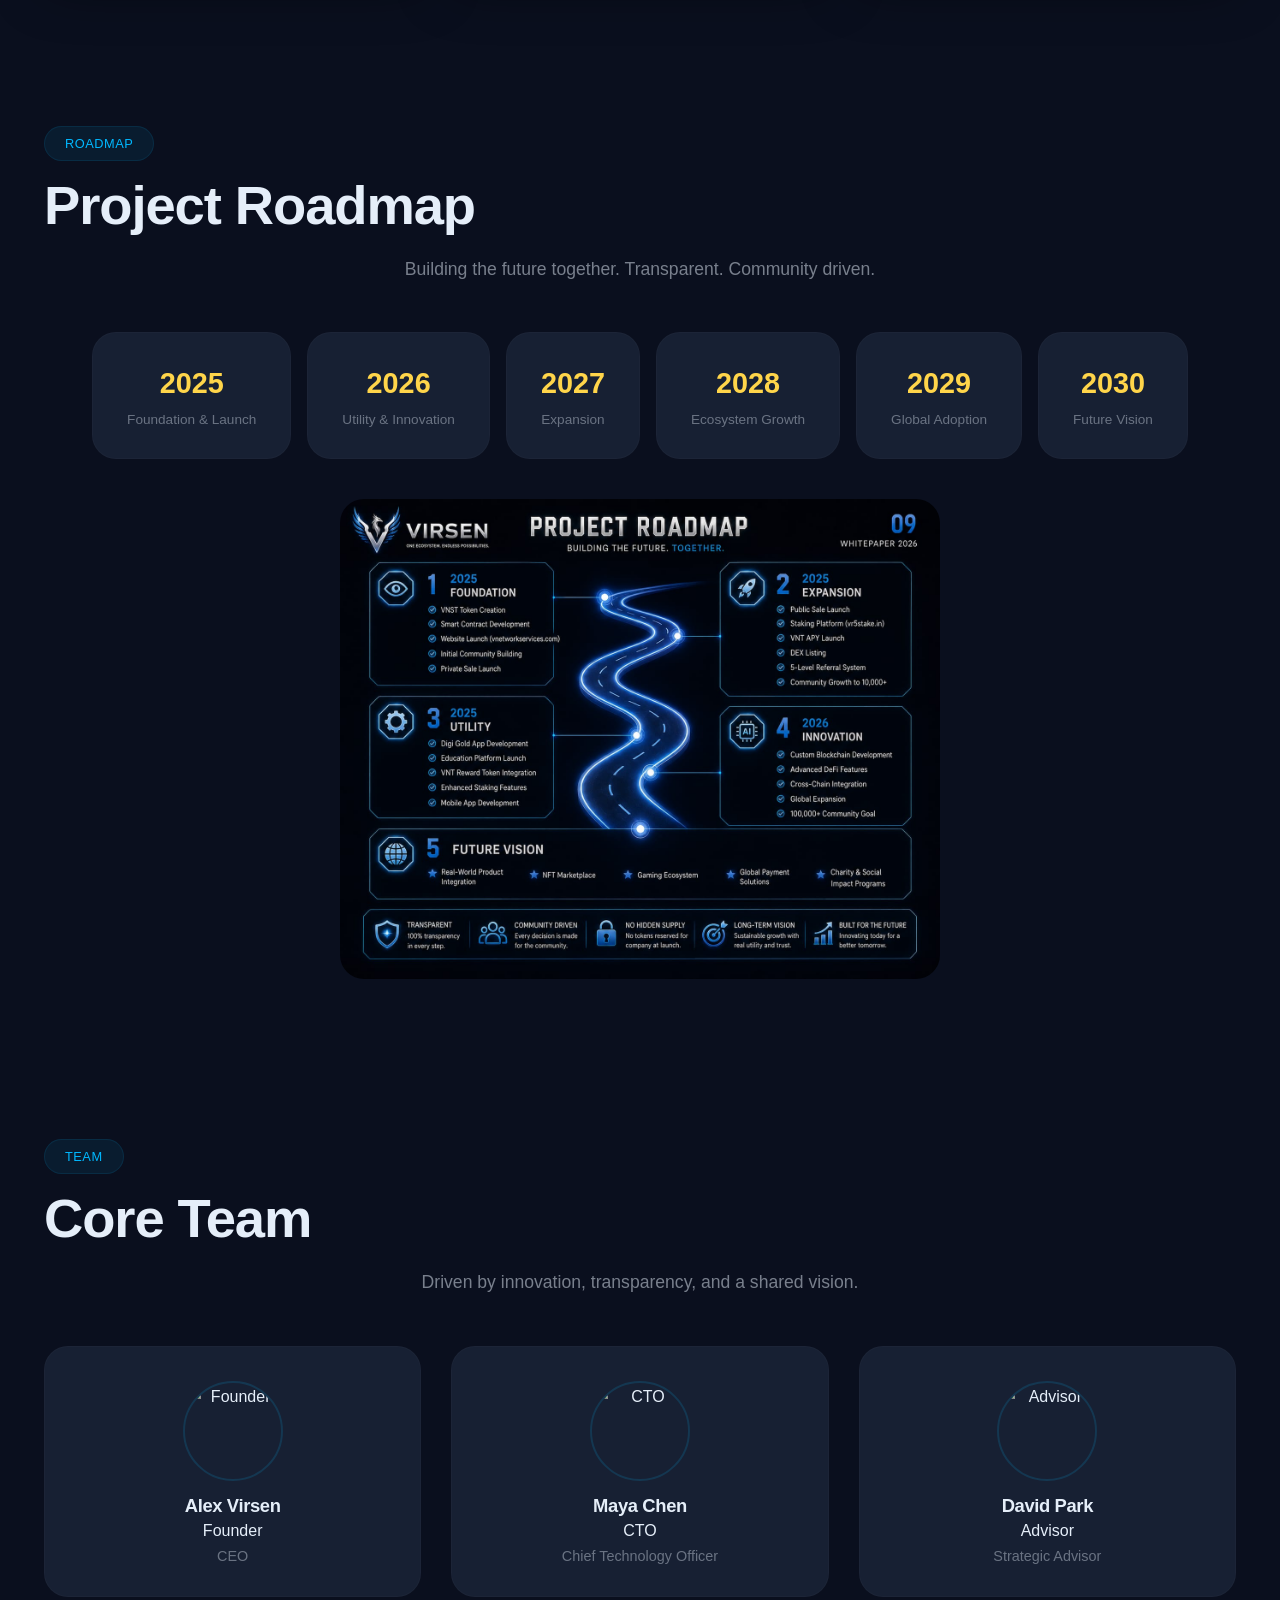
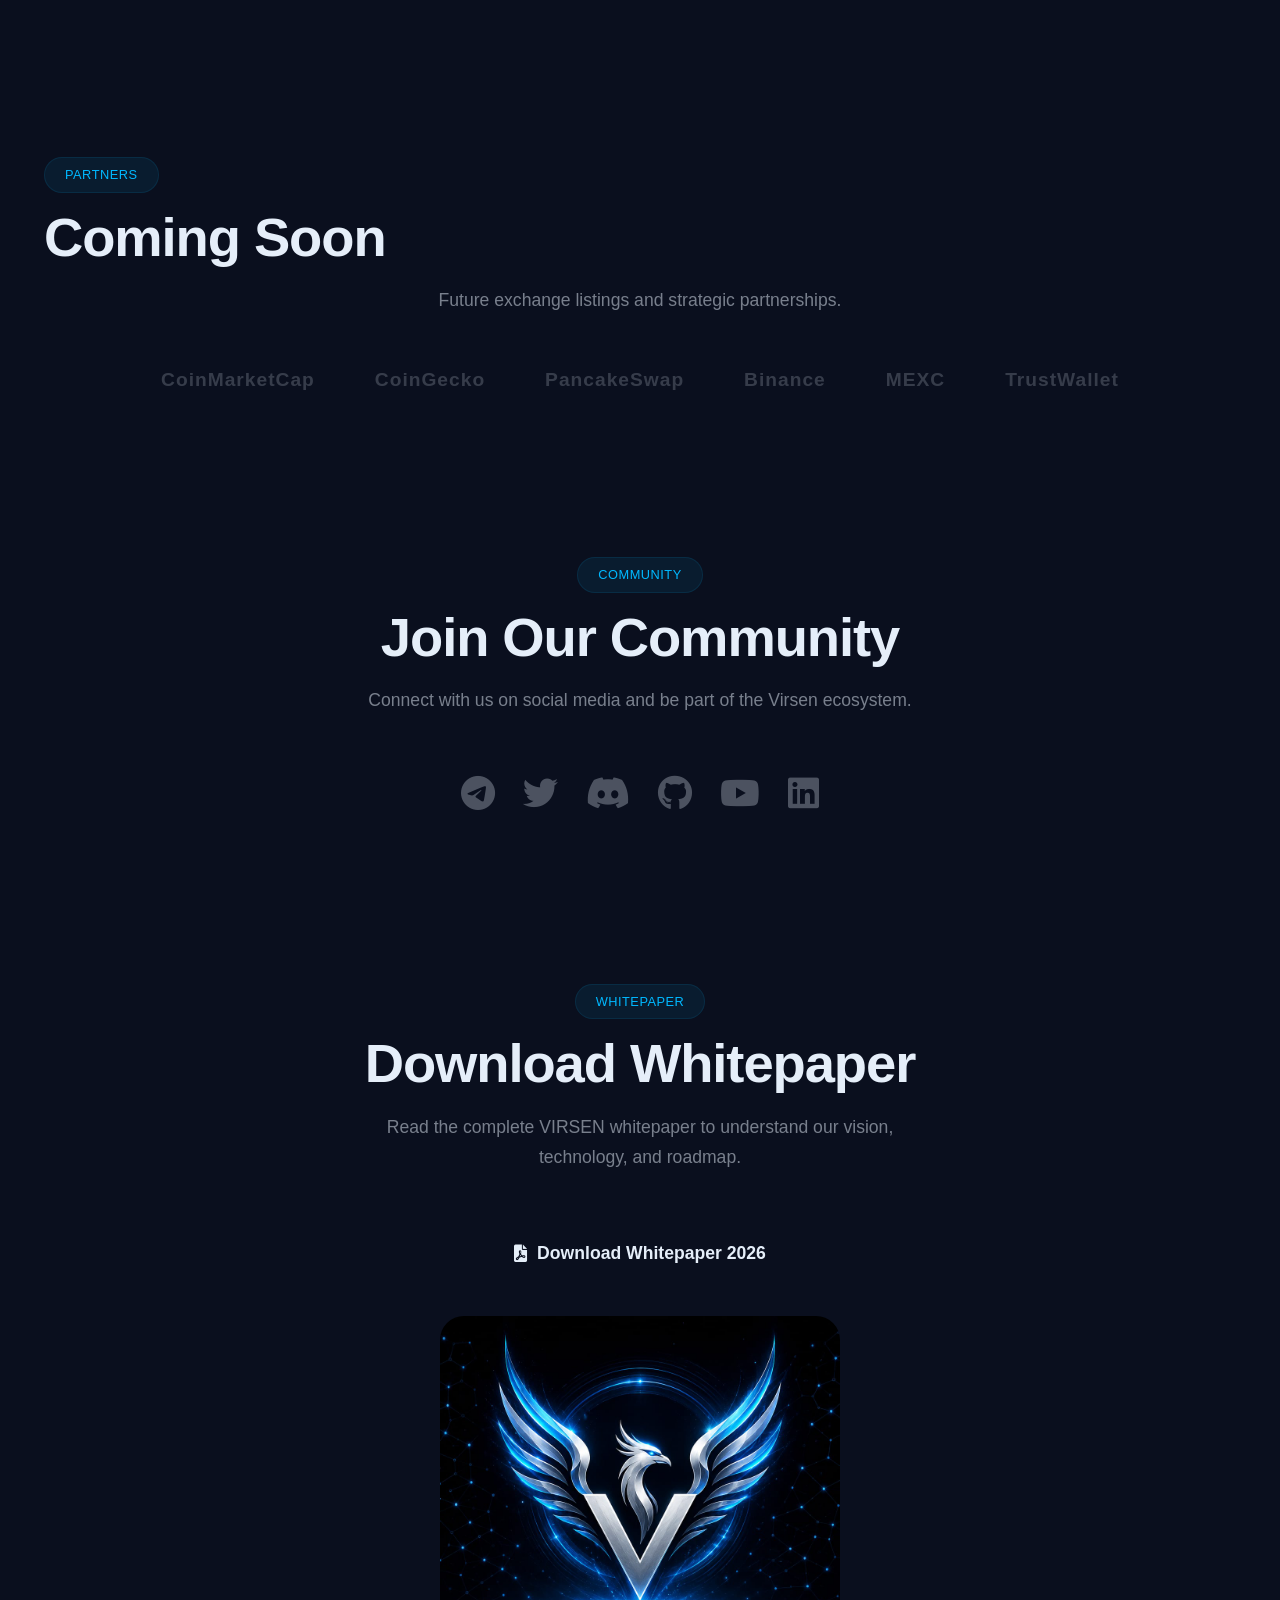
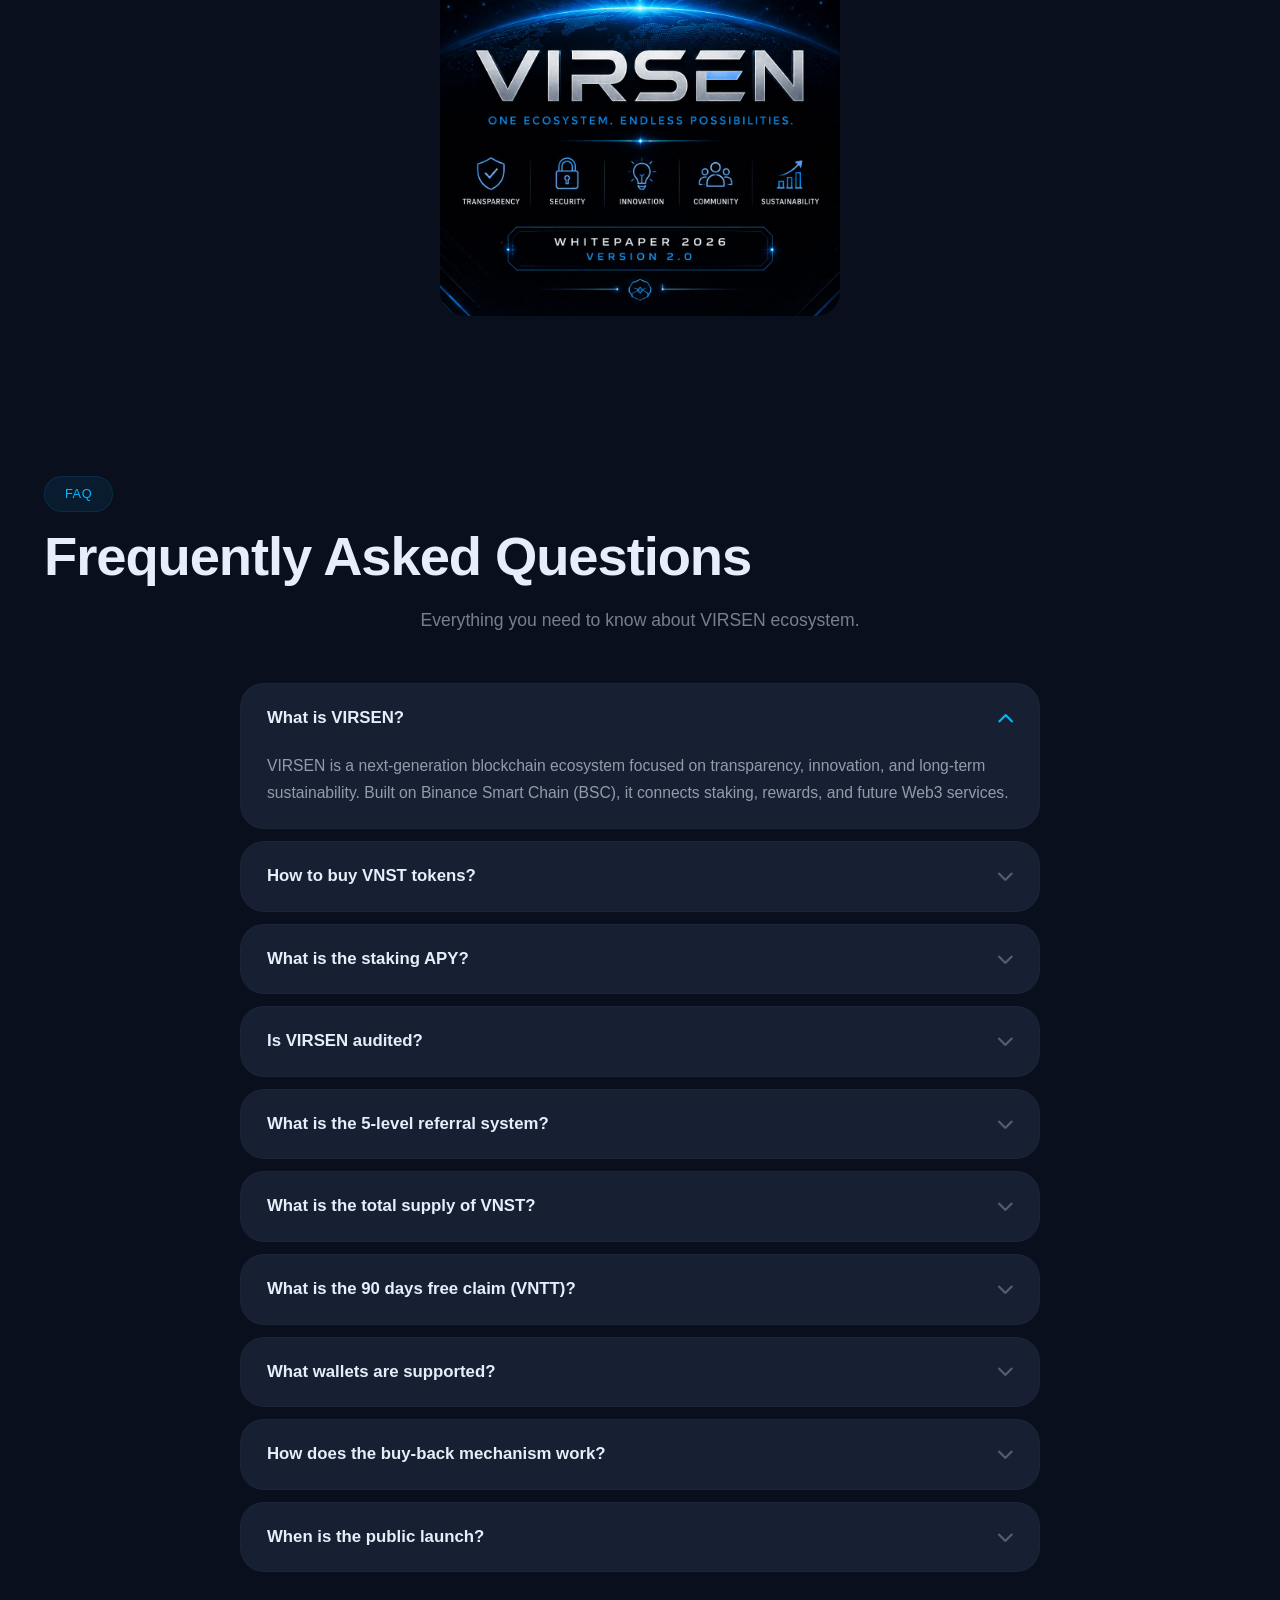
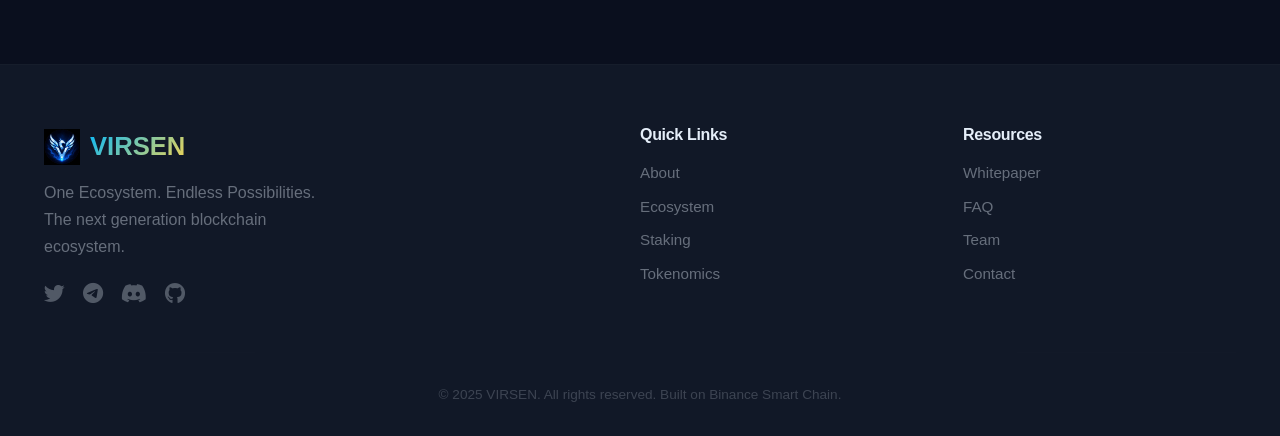
==== commit a1115074: "Update index.html" ====
--- a/index.html
+++ b/index.html
@@ -3,7 +3,7 @@
 <head>
     <meta charset="UTF-8" />
     <meta name="viewport" content="width=device-width, initial-scale=1.0" />
-    <title>VIRSEN — Future of Decentralized Digital Economy</title>
+    <title>VIRSEN — The Future of Decentralized Digital Economy</title>
 
     <!-- Fonts -->
     <link rel="preconnect" href="https://fonts.googleapis.com" />
@@ -18,6 +18,11 @@
     <link rel="icon" href="assets/images/logo-virsen.png" type="image/png" />
 </head>
 <body>
+
+    <!-- ===== LOADER ===== -->
+    <div class="loader">
+        <div class="spinner"></div>
+    </div>
 
     <!-- ===== NAVBAR ===== -->
     <nav class="navbar" id="navbar">
@@ -49,20 +54,18 @@
         <div class="container">
             <div class="hero-content">
                 <div class="tagline">🚀 The Future of Decentralized Digital Economy</div>
-                <h1>
-                    Secure · <span class="text-gold">Transparent</span> · Community Driven
-                </h1>
+                <h1>Secure · Transparent · Community Driven</h1>
                 <p class="sub-text">Join the next generation blockchain ecosystem built on Binance Smart Chain with real utility and sustainable growth.</p>
                 <div class="hero-badges">
-                    <span><i class="fas fa-shield-alt text-blue"></i> Security</span>
-                    <span><i class="fas fa-eye text-gold"></i> Transparency</span>
-                    <span><i class="fas fa-users text-green"></i> Community First</span>
+                    <span><i class="fas fa-shield-alt" style="color:var(--cyan);"></i> Security</span>
+                    <span><i class="fas fa-eye" style="color:var(--gold);"></i> Transparency</span>
+                    <span><i class="fas fa-users" style="color:var(--green);"></i> Community First</span>
                 </div>
                 <div class="hero-buttons">
-                    <a href="#" class="btn btn-primary btn-ripple">Buy VNST</a>
-                    <a href="staking.html" class="btn btn-gold btn-ripple">Start Staking</a>
-                    <a href="whitepaper.html" class="btn btn-outline">Whitepaper</a>
-                    <a href="#" class="btn btn-ghost"><i class="fab fa-telegram"></i> Join Telegram</a>
+                    <a href="#" class="btn btn-primary">Buy VNST</a>
+                    <a href="staking.html" class="btn btn-secondary">Start Staking</a>
+                    <a href="whitepaper.html" class="btn btn-whitepaper">Whitepaper</a>
+                    <a href="#" class="btn btn-glass"><i class="fab fa-telegram"></i> Join Telegram</a>
                 </div>
             </div>
             <div class="hero-illustration">
@@ -99,25 +102,25 @@
     <section id="ecosystem">
         <div class="container">
             <div class="section-badge">Ecosystem</div>
-            <h2 class="section-title">VIRSEN <span class="text-gold">Ecosystem</span></h2>
+            <h2 class="section-title">VIRSEN Ecosystem</h2>
             <p class="section-sub">Three powerful tokens. One strong ecosystem. Built for long-term growth.</p>
             
             <div class="eco-grid">
-                <div class="eco-card reveal">
+                <div class="eco-card vnst reveal">
                     <img src="assets/images/vnst-token.png" alt="VNST" style="max-width:80px;margin:0 auto 12px;" />
-                    <div class="token-icon text-gold">VNST</div>
+                    <div class="token-icon" style="color:var(--gold);">VNST</div>
                     <h3>Staking Token</h3>
                     <p>Stake, earn, and grow with the ecosystem. Required for staking &amp; participation.</p>
                 </div>
-                <div class="eco-card reveal">
+                <div class="eco-card vnt reveal">
                     <img src="assets/images/vnt-token.png" alt="VNT" style="max-width:80px;margin:0 auto 12px;" />
-                    <div class="token-icon text-blue">VNT</div>
+                    <div class="token-icon" style="color:var(--cyan);">VNT</div>
                     <h3>Reward Token</h3>
                     <p>Earned as 2X rewards through staking. Powering the entire Virsen ecosystem.</p>
                 </div>
-                <div class="eco-card reveal">
+                <div class="eco-card vntt reveal">
                     <img src="assets/images/vntt-token.png" alt="VNTT" style="max-width:80px;margin:0 auto 12px;" />
-                    <div class="token-icon text-green">VNTT</div>
+                    <div class="token-icon" style="color:var(--green);">VNTT</div>
                     <h3>Claim Token</h3>
                     <p>90 days free claim system. Easy entry for new users with future utility.</p>
                 </div>
@@ -130,56 +133,52 @@
     </section>
 
     <!-- ===== WHY VIRSEN ===== -->
-    <section style="background:var(--secondary);">
-        <div class="container">
-            <div class="section-badge">Why Virsen</div>
-            <h2 class="section-title">Built on <span class="text-blue">Trust</span> &amp; <span class="text-gold">Innovation</span></h2>
+    <section style="background:var(--bg-secondary);">
+        <div class="container">
+            <div class="section-badge gold">Why Virsen</div>
+            <h2 class="section-title">Built on Trust &amp; Innovation</h2>
             <p class="section-sub">We identify the problems. We deliver the solutions.</p>
             
             <div class="why-grid">
                 <div class="card-premium reveal">
-                    <div class="icon text-blue"><i class="fas fa-shield-alt"></i></div>
+                    <div class="icon cyan"><i class="fas fa-shield-alt"></i></div>
                     <h3>Security</h3>
                     <p>Security and safety of our community is our top priority. Audited smart contracts.</p>
                 </div>
                 <div class="card-premium reveal">
-                    <div class="icon text-gold"><i class="fas fa-eye"></i></div>
+                    <div class="icon gold"><i class="fas fa-eye"></i></div>
                     <h3>Transparency</h3>
                     <p>Every transaction is transparent and verifiable on-chain. No hidden supply.</p>
                 </div>
                 <div class="card-premium reveal">
-                    <div class="icon text-green"><i class="fas fa-users"></i></div>
+                    <div class="icon green"><i class="fas fa-users"></i></div>
                     <h3>Community Driven</h3>
                     <p>Empowering our community to grow together. Every decision is made for the community.</p>
                 </div>
                 <div class="card-premium reveal">
-                    <div class="icon text-gold"><i class="fas fa-gift"></i></div>
+                    <div class="icon gold"><i class="fas fa-gift"></i></div>
                     <h3>Reward System</h3>
                     <p>Earn 2X rewards in VNT for staking. 5-level referral system with bonuses.</p>
                 </div>
                 <div class="card-premium reveal">
-                    <div class="icon text-blue"><i class="fas fa-rocket"></i></div>
+                    <div class="icon cyan"><i class="fas fa-rocket"></i></div>
                     <h3>Future Ready</h3>
                     <p>Innovating today for a better tomorrow. Cross-chain integration, DeFi features.</p>
                 </div>
                 <div class="card-premium reveal">
-                    <div class="icon text-green"><i class="fas fa-cubes"></i></div>
+                    <div class="icon green"><i class="fas fa-cubes"></i></div>
                     <h3>Real Utility</h3>
                     <p>Payment, governance, staking, NFT, and future apps. Built for real-world value.</p>
                 </div>
             </div>
-
-            <div style="text-align:center;margin-top:40px;">
-                <img src="assets/images/why-virsen.png" alt="Why Virsen" style="max-width:500px;margin:0 auto;border-radius:var(--radius-card);" />
-            </div>
         </div>
     </section>
 
     <!-- ===== STAKING ===== -->
     <section id="staking">
         <div class="container">
-            <div class="section-badge text-gold">Staking &amp; Rewards</div>
-            <h2 class="section-title">Stake Today. <span class="text-gold">Earn Forever.</span> Grow Together.</h2>
+            <div class="section-badge gold">Staking &amp; Rewards</div>
+            <h2 class="section-title">Stake Today. Earn Forever.</h2>
             <p class="section-sub">Stake your VNST tokens and earn 2X rewards in VNT.</p>
             
             <div class="staking-wrap">
@@ -197,15 +196,21 @@
                             <span class="step-num">3</span>
                             <span class="step-text">Earn 2X rewards in VNT daily</span>
                         </div>
-                        <div class="staking-step reveal" style="border-left-color:var(--blue);">
+                        <div class="staking-step reveal" style="border-left-color:var(--cyan);">
                             <span class="step-num">4</span>
                             <span class="step-text">Withdraw your rewards anytime</span>
                         </div>
                     </div>
                     <div style="margin-top:24px;display:flex;gap:14px;flex-wrap:wrap;">
-                        <span style="background:var(--card);padding:8px 20px;border-radius:40px;font-size:0.85rem;border:1px solid rgba(255,255,255,0.03);"><i class="fas fa-check-circle text-green"></i> 100% Secure</span>
-                        <span style="background:var(--card);padding:8px 20px;border-radius:40px;font-size:0.85rem;border:1px solid rgba(255,255,255,0.03);"><i class="fas fa-check-circle text-green"></i> Smart Contract Audited</span>
-                        <span style="background:var(--card);padding:8px 20px;border-radius:40px;font-size:0.85rem;border:1px solid rgba(255,255,255,0.03);"><i class="fas fa-check-circle text-green"></i> Daily Rewards</span>
+                        <span style="background:var(--bg-glass);padding:8px 20px;border-radius:40px;font-size:0.85rem;border:1px solid var(--border-normal);">
+                            <i class="fas fa-check-circle" style="color:var(--green);"></i> 100% Secure
+                        </span>
+                        <span style="background:var(--bg-glass);padding:8px 20px;border-radius:40px;font-size:0.85rem;border:1px solid var(--border-normal);">
+                            <i class="fas fa-check-circle" style="color:var(--green);"></i> Smart Contract Audited
+                        </span>
+                        <span style="background:var(--bg-glass);padding:8px 20px;border-radius:40px;font-size:0.85rem;border:1px solid var(--border-normal);">
+                            <i class="fas fa-check-circle" style="color:var(--green);"></i> Daily Rewards
+                        </span>
                     </div>
                 </div>
                 <div class="staking-right reveal">
@@ -213,8 +218,8 @@
                     <h3>2X Rewards System</h3>
                     <div class="apy">APY up to 28%</div>
                     <p>Stake your VNST and earn VNT rewards. 100% transparent on-chain.</p>
-                    <a href="#" class="btn btn-gold btn-ripple"><i class="fas fa-wallet"></i> Connect Wallet</a>
-                    <div style="margin-top:16px;font-size:0.85rem;opacity:0.3;">
+                    <a href="#" class="btn btn-primary"><i class="fas fa-wallet"></i> Connect Wallet</a>
+                    <div style="margin-top:16px;font-size:0.85rem;color:var(--muted);">
                         Min Stake: (To be defined)
                     </div>
                 </div>
@@ -227,10 +232,10 @@
     </section>
 
     <!-- ===== REFERRAL ===== -->
-    <section style="background:var(--secondary);">
-        <div class="container">
-            <div class="section-badge text-gold">Referral Program</div>
-            <h2 class="section-title">5-Level <span class="text-gold">Referral</span> System</h2>
+    <section style="background:var(--bg-secondary);">
+        <div class="container">
+            <div class="section-badge gold">Referral Program</div>
+            <h2 class="section-title">5-Level Referral System</h2>
             <p class="section-sub">Earn across 5 levels with multiple benefits and bonuses.</p>
             
             <div class="ref-grid">
@@ -240,8 +245,8 @@
                 <div class="ref-card reveal"><div class="percent">1%</div><div class="level">Level 4</div></div>
                 <div class="ref-card reveal"><div class="percent">1%</div><div class="level">Level 5</div></div>
             </div>
-            <p style="text-align:center;opacity:0.3;margin-top:20px;font-size:0.9rem;">
-                <i class="fas fa-users text-gold"></i> Build your network and earn referral rewards on every level
+            <p style="text-align:center;color:var(--muted);margin-top:20px;font-size:0.9rem;">
+                <i class="fas fa-users" style="color:var(--gold);"></i> Build your network and earn referral rewards on every level
             </p>
         </div>
     </section>
@@ -250,29 +255,25 @@
     <section id="tokenomics">
         <div class="container">
             <div class="section-badge">Utility</div>
-            <h2 class="section-title">Token <span class="text-blue">Utility</span></h2>
+            <h2 class="section-title">Token Utility</h2>
             <p class="section-sub">Powerful features. Strong ecosystem. Community first.</p>
             
             <div class="util-grid">
-                <div class="card-premium reveal"><div class="icon text-gold"><i class="fas fa-credit-card"></i></div><h3>Payment</h3><p>Use within the ecosystem</p></div>
-                <div class="card-premium reveal"><div class="icon text-blue"><i class="fas fa-gavel"></i></div><h3>Governance</h3><p>Vote on proposals</p></div>
-                <div class="card-premium reveal"><div class="icon text-green"><i class="fas fa-chart-line"></i></div><h3>Staking</h3><p>Earn rewards</p></div>
-                <div class="card-premium reveal"><div class="icon text-gold"><i class="fas fa-award"></i></div><h3>Reward</h3><p>Referral bonuses</p></div>
-                <div class="card-premium reveal"><div class="icon text-blue"><i class="fas fa-paint-brush"></i></div><h3>NFT</h3><p>Future NFT marketplace</p></div>
-                <div class="card-premium reveal"><div class="icon text-green"><i class="fas fa-robot"></i></div><h3>Future Apps</h3><p>Gaming, DeFi, education</p></div>
-            </div>
-
-            <div style="text-align:center;margin-top:40px;">
-                <img src="assets/images/features-grid.png" alt="Features" style="max-width:500px;margin:0 auto;border-radius:var(--radius-card);" />
+                <div class="card-premium reveal"><div class="icon gold"><i class="fas fa-credit-card"></i></div><h3>Payment</h3><p>Use within the ecosystem</p></div>
+                <div class="card-premium reveal"><div class="icon cyan"><i class="fas fa-gavel"></i></div><h3>Governance</h3><p>Vote on proposals</p></div>
+                <div class="card-premium reveal"><div class="icon green"><i class="fas fa-chart-line"></i></div><h3>Staking</h3><p>Earn rewards</p></div>
+                <div class="card-premium reveal"><div class="icon gold"><i class="fas fa-award"></i></div><h3>Reward</h3><p>Referral bonuses</p></div>
+                <div class="card-premium reveal"><div class="icon cyan"><i class="fas fa-paint-brush"></i></div><h3>NFT</h3><p>Future NFT marketplace</p></div>
+                <div class="card-premium reveal"><div class="icon green"><i class="fas fa-robot"></i></div><h3>Future Apps</h3><p>Gaming, DeFi, education</p></div>
             </div>
         </div>
     </section>
 
     <!-- ===== ROADMAP ===== -->
-    <section style="background:var(--secondary);">
+    <section style="background:var(--bg-secondary);">
         <div class="container">
             <div class="section-badge">Roadmap</div>
-            <h2 class="section-title">Project <span class="text-gold">Roadmap</span></h2>
+            <h2 class="section-title">Project Roadmap</h2>
             <p class="section-sub">Building the future together. Transparent. Community driven.</p>
             
             <div class="roadmap-timeline">
@@ -294,34 +295,37 @@
     <section id="team">
         <div class="container">
             <div class="section-badge">Team</div>
-            <h2 class="section-title">Core <span class="text-blue">Team</span></h2>
+            <h2 class="section-title">Core Team</h2>
             <p class="section-sub">Driven by innovation, transparency, and a shared vision.</p>
             
             <div class="team-grid">
                 <div class="team-card reveal">
                     <img src="assets/images/founder.png" alt="Founder" />
                     <h4>Alex Virsen</h4>
-                    <div class="role">Founder &amp; CEO</div>
+                    <div class="badge">Founder</div>
+                    <div class="role">CEO</div>
                 </div>
                 <div class="team-card reveal">
                     <img src="assets/images/cto.png" alt="CTO" />
                     <h4>Maya Chen</h4>
-                    <div class="role">CTO</div>
+                    <div class="badge">CTO</div>
+                    <div class="role">Chief Technology Officer</div>
                 </div>
                 <div class="team-card reveal">
                     <img src="assets/images/advisor.png" alt="Advisor" />
                     <h4>David Park</h4>
-                    <div class="role">Advisor</div>
+                    <div class="badge">Advisor</div>
+                    <div class="role">Strategic Advisor</div>
                 </div>
             </div>
         </div>
     </section>
 
     <!-- ===== PARTNERS ===== -->
-    <section style="background:var(--secondary);">
-        <div class="container">
-            <div class="section-badge text-gold">Partners</div>
-            <h2 class="section-title">Coming <span class="text-gold">Soon</span></h2>
+    <section style="background:var(--bg-secondary);">
+        <div class="container">
+            <div class="section-badge gold">Partners</div>
+            <h2 class="section-title">Coming Soon</h2>
             <p class="section-sub">Future exchange listings and strategic partnerships.</p>
             <div class="partner-logos">
                 <span>CoinMarketCap</span>
@@ -338,7 +342,7 @@
     <section>
         <div class="container" style="text-align:center;">
             <div class="section-badge">Community</div>
-            <h2 class="section-title">Join Our <span class="text-blue">Community</span></h2>
+            <h2 class="section-title">Join Our Community</h2>
             <p class="section-sub">Connect with us on social media and be part of the Virsen ecosystem.</p>
             <div class="social-links">
                 <a href="#" aria-label="Telegram"><i class="fab fa-telegram"></i></a>
@@ -352,16 +356,16 @@
     </section>
 
     <!-- ===== WHITEPAPER ===== -->
-    <section style="background:var(--secondary);">
+    <section style="background:var(--bg-secondary);">
         <div class="container" style="text-align:center;">
-            <div class="section-badge text-gold">Whitepaper</div>
-            <h2 class="section-title">Download <span class="text-gold">Whitepaper</span></h2>
+            <div class="section-badge gold">Whitepaper</div>
+            <h2 class="section-title">Download Whitepaper</h2>
             <p class="section-sub">Read the complete VIRSEN whitepaper to understand our vision, technology, and roadmap.</p>
-            <a href="#" class="btn btn-gold btn-ripple" style="font-size:1.1rem;padding:18px 48px;">
+            <a href="#" class="btn btn-whitepaper" style="font-size:1.1rem;padding:18px 48px;">
                 <i class="fas fa-file-pdf"></i> Download Whitepaper 2026
             </a>
             <div style="margin-top:30px;">
-                <img src="assets/images/whitepaper-cover.jpeg" alt="Whitepaper Cover" style="max-width:400px;margin:0 auto;border-radius:var(--radius-card);box-shadow:var(--shadow-dark);" />
+                <img src="assets/images/whitepaper-cover.jpeg" alt="Whitepaper Cover" style="max-width:400px;margin:0 auto;border-radius:var(--radius-card);" />
             </div>
         </div>
     </section>
@@ -370,7 +374,7 @@
     <section id="faq">
         <div class="container">
             <div class="section-badge">FAQ</div>
-            <h2 class="section-title">Frequently Asked <span class="text-gold">Questions</span></h2>
+            <h2 class="section-title">Frequently Asked Questions</h2>
             <p class="section-sub">Everything you need to know about VIRSEN ecosystem.</p>
             
             <div class="faq-list">
@@ -399,20 +403,20 @@
                     <div class="faq-answer">The total supply of VNST is 100,000,000. 100% community owned with no tokens reserved for the company at launch.</div>
                 </div>
                 <div class="faq-item">
+                    <div class="faq-question">What is the 90 days free claim (VNTT)? <i class="fas fa-chevron-down"></i></div>
+                    <div class="faq-answer">VNTT is a claim token that allows users to claim daily rewards for 90 days absolutely free. It's designed to increase community engagement and onboard new users.</div>
+                </div>
+                <div class="faq-item">
+                    <div class="faq-question">What wallets are supported? <i class="fas fa-chevron-down"></i></div>
+                    <div class="faq-answer">We support MetaMask, TrustWallet, and WalletConnect. You can connect any BSC-compatible wallet.</div>
+                </div>
+                <div class="faq-item">
+                    <div class="faq-question">How does the buy-back mechanism work? <i class="fas fa-chevron-down"></i></div>
+                    <div class="faq-answer">The company uses 5% withdrawal fee to buy back reward tokens from the market, which helps maintain token value and ensures ecosystem sustainability.</div>
+                </div>
+                <div class="faq-item">
                     <div class="faq-question">When is the public launch? <i class="fas fa-chevron-down"></i></div>
                     <div class="faq-answer">The public launch is scheduled for 2025 with a DEX listing. Follow our social channels for exact dates and announcements.</div>
-                </div>
-                <div class="faq-item">
-                    <div class="faq-question">What is the 90 days free claim (VNTT)? <i class="fas fa-chevron-down"></i></div>
-                    <div class="faq-answer">VNTT is a claim token that allows users to claim daily rewards for 90 days absolutely free. It's designed to increase community engagement and onboard new users.</div>
-                </div>
-                <div class="faq-item">
-                    <div class="faq-question">What wallets are supported? <i class="fas fa-chevron-down"></i></div>
-                    <div class="faq-answer">We support MetaMask, TrustWallet, and WalletConnect. You can connect any BSC-compatible wallet.</div>
-                </div>
-                <div class="faq-item">
-                    <div class="faq-question">How does the buy-back mechanism work? <i class="fas fa-chevron-down"></i></div>
-                    <div class="faq-answer">The company uses 5% withdrawal fee to buy back reward tokens from the market, which helps maintain token value and ensures ecosystem sustainability.</div>
                 </div>
             </div>
         </div>
--- a/assets/css/style.css
+++ b/assets/css/style.css
@@ -0,0 +1,883 @@
+/* ============================================
+   VIRSEN - Premium Style v5.1
+   Brand Architecture - Complete CSS
+   ============================================ */
+
+/* ----- RESET & BASE ----- */
+* {
+    margin: 0;
+    padding: 0;
+    box-sizing: border-box;
+}
+
+:root {
+    --primary: #0A0F1E;
+    --secondary: #111827;
+    --card: #172033;
+    --blue: #00B8FF;
+    --gold: #FFD54A;
+    --silver: #E5EEF9;
+    --green: #32FF92;
+    --danger: #FF4D67;
+    --radius-btn: 50px;
+    --radius-card: 24px;
+    --radius-input: 16px;
+    --shadow-glow: 0 0 60px rgba(0, 184, 255, 0.08);
+    --shadow-dark: 0 20px 50px rgba(0, 0, 0, 0.5);
+    --transition: all 0.4s cubic-bezier(0.25, 0.46, 0.45, 0.94);
+}
+
+html {
+    scroll-behavior: smooth;
+}
+
+body {
+    font-family: 'Inter', sans-serif;
+    background: var(--primary);
+    color: var(--silver);
+    line-height: 1.7;
+    overflow-x: hidden;
+}
+
+h1, h2, h3, h4, h5, h6 {
+    font-family: 'Space Grotesk', sans-serif;
+    font-weight: 600;
+    letter-spacing: -0.02em;
+    line-height: 1.2;
+}
+
+a {
+    text-decoration: none;
+    color: inherit;
+}
+
+img {
+    max-width: 100%;
+    display: block;
+}
+
+.container {
+    max-width: 1240px;
+    margin: 0 auto;
+    padding: 0 24px;
+}
+
+/* ----- SCROLLBAR ----- */
+::-webkit-scrollbar { width: 8px; }
+::-webkit-scrollbar-track { background: var(--primary); }
+::-webkit-scrollbar-thumb { background: var(--blue); border-radius: 10px; }
+
+/* ----- UTILITY ----- */
+.text-blue { color: var(--blue); }
+.text-gold { color: var(--gold); }
+.text-green { color: var(--green); }
+.text-silver { color: var(--silver); }
+.bg-card { background: var(--card); }
+.glow-blue { box-shadow: 0 0 40px rgba(0, 184, 255, 0.1); }
+.glow-gold { box-shadow: 0 0 40px rgba(255, 213, 74, 0.1); }
+
+.section-badge {
+    display: inline-block;
+    background: rgba(0, 184, 255, 0.08);
+    padding: 6px 20px;
+    border-radius: 40px;
+    font-size: 0.8rem;
+    font-weight: 500;
+    color: var(--blue);
+    border: 1px solid rgba(0, 184, 255, 0.1);
+    letter-spacing: 0.5px;
+    text-transform: uppercase;
+    margin-bottom: 12px;
+}
+
+.section-title {
+    font-size: clamp(2.2rem, 5vw, 3.4rem);
+    margin-bottom: 16px;
+}
+
+.section-sub {
+    font-size: 1.1rem;
+    color: var(--silver);
+    opacity: 0.5;
+    max-width: 600px;
+    margin: 0 auto 48px;
+    text-align: center;
+}
+
+/* ----- BUTTONS ----- */
+.btn {
+    display: inline-flex;
+    align-items: center;
+    gap: 10px;
+    padding: 14px 34px;
+    border-radius: var(--radius-btn);
+    font-weight: 600;
+    font-size: 0.95rem;
+    font-family: 'Inter', sans-serif;
+    transition: var(--transition);
+    cursor: pointer;
+    border: none;
+    position: relative;
+    overflow: hidden;
+}
+
+.btn-primary {
+    background: linear-gradient(135deg, var(--blue), #0090d0);
+    color: #fff;
+}
+.btn-primary:hover {
+    transform: translateY(-2px);
+    box-shadow: 0 10px 30px rgba(0, 184, 255, 0.25);
+}
+
+.btn-gold {
+    background: linear-gradient(135deg, var(--gold), #f0c040);
+    color: #0A0F1E;
+}
+.btn-gold:hover {
+    transform: translateY(-2px);
+    box-shadow: 0 10px 30px rgba(255, 213, 74, 0.25);
+}
+
+.btn-outline {
+    background: transparent;
+    border: 1.5px solid var(--blue);
+    color: var(--blue);
+}
+.btn-outline:hover {
+    background: var(--blue);
+    color: #fff;
+    transform: translateY(-2px);
+}
+
+.btn-ghost {
+    background: rgba(255, 255, 255, 0.04);
+    color: var(--silver);
+    border: 1px solid rgba(255, 255, 255, 0.06);
+}
+.btn-ghost:hover {
+    background: rgba(255, 255, 255, 0.08);
+}
+
+/* Ripple Effect */
+.btn-ripple::after {
+    content: '';
+    position: absolute;
+    inset: 0;
+    background: rgba(255, 255, 255, 0.15);
+    transform: scale(0);
+    border-radius: 50%;
+    transition: transform 0.6s;
+}
+.btn-ripple:active::after {
+    transform: scale(3);
+    opacity: 0;
+}
+
+/* ----- CARDS ----- */
+.card-premium {
+    background: var(--card);
+    border-radius: var(--radius-card);
+    padding: 30px 26px;
+    border: 1px solid rgba(255, 255, 255, 0.03);
+    transition: var(--transition);
+    box-shadow: var(--shadow-dark);
+}
+.card-premium:hover {
+    transform: translateY(-6px);
+    box-shadow: var(--shadow-glow), var(--shadow-dark);
+    border-color: rgba(0, 184, 255, 0.12);
+}
+.card-premium .icon {
+    font-size: 2.2rem;
+    margin-bottom: 14px;
+}
+.card-premium h3 {
+    font-size: 1.2rem;
+    margin-bottom: 8px;
+}
+.card-premium p {
+    opacity: 0.6;
+    font-size: 0.95rem;
+}
+
+/* ----- NAVBAR ----- */
+.navbar {
+    position: fixed;
+    top: 0;
+    left: 0;
+    width: 100%;
+    z-index: 999;
+    background: rgba(10, 15, 30, 0.82);
+    backdrop-filter: blur(18px) saturate(1.2);
+    border-bottom: 1px solid rgba(255, 255, 255, 0.03);
+    padding: 14px 0;
+    transition: var(--transition);
+}
+.navbar .container {
+    display: flex;
+    justify-content: space-between;
+    align-items: center;
+}
+
+.logo {
+    display: flex;
+    align-items: center;
+    gap: 10px;
+    font-family: 'Space Grotesk', sans-serif;
+    font-size: 1.6rem;
+    font-weight: 700;
+}
+.logo img {
+    height: 38px;
+}
+.logo-text {
+    background: linear-gradient(135deg, var(--blue), var(--gold));
+    -webkit-background-clip: text;
+    -webkit-text-fill-color: transparent;
+}
+
+.nav-links {
+    display: flex;
+    gap: 32px;
+    list-style: none;
+    font-weight: 500;
+    font-size: 0.92rem;
+}
+.nav-links a {
+    color: rgba(229, 238, 249, 0.7);
+    transition: 0.3s;
+    position: relative;
+}
+.nav-links a::after {
+    content: '';
+    position: absolute;
+    bottom: -4px;
+    left: 0;
+    width: 0;
+    height: 2px;
+    background: var(--blue);
+    transition: 0.3s;
+}
+.nav-links a:hover {
+    color: #fff;
+}
+.nav-links a:hover::after {
+    width: 100%;
+}
+
+.hamburger {
+    display: none;
+    font-size: 1.6rem;
+    color: var(--silver);
+    cursor: pointer;
+    background: none;
+    border: none;
+}
+
+/* ----- HERO ----- */
+.hero {
+    min-height: 100vh;
+    display: flex;
+    align-items: center;
+    padding: 120px 0 80px;
+    position: relative;
+    overflow: hidden;
+}
+.hero::before {
+    content: '';
+    position: absolute;
+    inset: 0;
+    background: 
+        radial-gradient(ellipse at 20% 40%, rgba(0, 184, 255, 0.06), transparent 60%),
+        radial-gradient(ellipse at 80% 60%, rgba(255, 213, 74, 0.04), transparent 50%);
+    pointer-events: none;
+}
+.hero .container {
+    display: grid;
+    grid-template-columns: 1fr 1fr;
+    gap: 60px;
+    align-items: center;
+    position: relative;
+    z-index: 2;
+}
+
+.hero-content .tagline {
+    font-size: 1.1rem;
+    color: var(--blue);
+    font-weight: 500;
+    letter-spacing: 2px;
+    text-transform: uppercase;
+    margin-bottom: 12px;
+}
+.hero-content h1 {
+    font-size: clamp(2.8rem, 6vw, 4.4rem);
+    line-height: 1.05;
+    margin-bottom: 16px;
+}
+.hero-content .sub-text {
+    font-size: 1.2rem;
+    opacity: 0.5;
+    max-width: 480px;
+}
+
+.hero-badges {
+    display: flex;
+    gap: 14px;
+    flex-wrap: wrap;
+    margin: 24px 0 32px;
+}
+.hero-badges span {
+    background: rgba(0, 184, 255, 0.06);
+    padding: 6px 18px;
+    border-radius: 40px;
+    font-size: 0.85rem;
+    border: 1px solid rgba(0, 184, 255, 0.06);
+    font-weight: 500;
+}
+
+.hero-buttons {
+    display: flex;
+    flex-wrap: wrap;
+    gap: 14px;
+}
+
+.hero-illustration {
+    display: flex;
+    justify-content: center;
+    align-items: center;
+}
+.hero-illustration img {
+    max-width: 100%;
+    animation: float 6s ease-in-out infinite;
+    filter: drop-shadow(0 20px 50px rgba(0, 184, 255, 0.08));
+}
+
+@keyframes float {
+    0%, 100% { transform: translateY(0); }
+    50% { transform: translateY(-18px); }
+}
+
+/* ----- STATS ----- */
+.stats {
+    padding: 50px 0;
+    background: var(--secondary);
+    border-top: 1px solid rgba(255, 255, 255, 0.02);
+    border-bottom: 1px solid rgba(255, 255, 255, 0.02);
+}
+.stats-grid {
+    display: grid;
+    grid-template-columns: repeat(4, 1fr);
+    gap: 20px;
+}
+.stat-card {
+    text-align: center;
+    padding: 24px;
+    background: var(--card);
+    border-radius: var(--radius-card);
+    border: 1px solid rgba(255, 255, 255, 0.02);
+}
+.stat-number {
+    font-size: clamp(2rem, 3vw, 2.8rem);
+    font-weight: 700;
+    font-family: 'Space Grotesk', sans-serif;
+    color: var(--blue);
+}
+.stat-label {
+    color: var(--silver);
+    opacity: 0.4;
+    font-weight: 500;
+    font-size: 0.9rem;
+    margin-top: 2px;
+}
+
+/* ----- SECTIONS ----- */
+section {
+    padding: 80px 0;
+}
+section:nth-child(even) {
+    background: var(--secondary);
+}
+
+/* ----- ECOSYSTEM ----- */
+.eco-grid {
+    display: grid;
+    grid-template-columns: repeat(3, 1fr);
+    gap: 30px;
+}
+.eco-card {
+    text-align: center;
+    padding: 40px 24px;
+    background: var(--card);
+    border-radius: var(--radius-card);
+    transition: var(--transition);
+    border: 1px solid rgba(255, 255, 255, 0.02);
+    cursor: default;
+}
+.eco-card:hover {
+    transform: scale(1.02);
+    box-shadow: var(--shadow-glow);
+    border-color: var(--blue);
+}
+.eco-card .token-icon {
+    font-size: 3.6rem;
+    font-weight: 700;
+    font-family: 'Space Grotesk', sans-serif;
+    margin-bottom: 10px;
+}
+.eco-card h3 {
+    font-size: 1.4rem;
+    margin-bottom: 6px;
+}
+.eco-card p {
+    opacity: 0.5;
+    font-size: 0.95rem;
+}
+
+/* ----- WHY ----- */
+.why-grid {
+    display: grid;
+    grid-template-columns: repeat(3, 1fr);
+    gap: 24px;
+}
+
+/* ----- STAKING ----- */
+.staking-wrap {
+    display: grid;
+    grid-template-columns: 1fr 1fr;
+    gap: 50px;
+    align-items: center;
+}
+.staking-timeline {
+    display: flex;
+    flex-direction: column;
+    gap: 10px;
+}
+.staking-step {
+    display: flex;
+    align-items: center;
+    gap: 16px;
+    background: var(--card);
+    padding: 16px 24px;
+    border-radius: 60px;
+    border-left: 4px solid var(--blue);
+}
+.staking-step .step-num {
+    font-weight: 700;
+    color: var(--gold);
+    font-size: 1.1rem;
+    min-width: 28px;
+}
+.staking-step .step-text {
+    font-weight: 500;
+}
+
+.staking-right {
+    background: var(--card);
+    border-radius: var(--radius-card);
+    padding: 40px;
+    text-align: center;
+    border: 1px solid rgba(255, 213, 74, 0.06);
+}
+.staking-right .big-icon {
+    font-size: 4rem;
+    color: var(--gold);
+}
+.staking-right h3 {
+    font-size: 1.8rem;
+    margin: 12px 0 6px;
+}
+.staking-right .apy {
+    color: var(--green);
+    font-weight: 700;
+    font-size: 1.2rem;
+}
+.staking-right p {
+    opacity: 0.5;
+    margin: 8px 0 20px;
+}
+
+/* ----- REFERRAL ----- */
+.ref-grid {
+    display: flex;
+    justify-content: center;
+    gap: 16px;
+    flex-wrap: wrap;
+}
+.ref-card {
+    background: var(--card);
+    padding: 22px 32px;
+    border-radius: var(--radius-card);
+    text-align: center;
+    min-width: 100px;
+    border: 1px solid rgba(255, 213, 74, 0.06);
+    transition: var(--transition);
+}
+.ref-card:hover {
+    transform: translateY(-4px);
+    border-color: var(--gold);
+}
+.ref-card .percent {
+    font-size: 2rem;
+    font-weight: 700;
+    color: var(--gold);
+}
+.ref-card .level {
+    opacity: 0.5;
+    font-size: 0.85rem;
+}
+
+/* ----- UTILITY ----- */
+.util-grid {
+    display: grid;
+    grid-template-columns: repeat(3, 1fr);
+    gap: 20px;
+}
+.util-grid .card-premium {
+    text-align: center;
+}
+.util-grid .card-premium .icon {
+    font-size: 2.4rem;
+}
+
+/* ----- ROADMAP ----- */
+.roadmap-timeline {
+    display: flex;
+    gap: 16px;
+    flex-wrap: wrap;
+    justify-content: center;
+}
+.roadmap-year {
+    background: var(--card);
+    padding: 26px 34px;
+    border-radius: var(--radius-card);
+    min-width: 130px;
+    text-align: center;
+    transition: var(--transition);
+    border: 1px solid rgba(255, 255, 255, 0.02);
+}
+.roadmap-year:hover {
+    box-shadow: var(--shadow-glow);
+    border-color: var(--blue);
+    transform: translateY(-4px);
+}
+.roadmap-year .year {
+    font-size: 1.8rem;
+    font-weight: 700;
+    color: var(--gold);
+}
+.roadmap-year .phase {
+    opacity: 0.4;
+    font-size: 0.85rem;
+}
+
+/* ----- TEAM ----- */
+.team-grid {
+    display: grid;
+    grid-template-columns: repeat(3, 1fr);
+    gap: 30px;
+}
+.team-card {
+    text-align: center;
+    padding: 34px 20px 28px;
+    background: var(--card);
+    border-radius: var(--radius-card);
+    transition: var(--transition);
+    border: 1px solid rgba(255, 255, 255, 0.02);
+}
+.team-card:hover {
+    transform: translateY(-6px);
+    box-shadow: var(--shadow-glow);
+    border-color: rgba(0, 184, 255, 0.1);
+}
+.team-card img {
+    width: 100px;
+    height: 100px;
+    border-radius: 50%;
+    object-fit: cover;
+    margin: 0 auto 14px;
+    border: 2px solid rgba(0, 184, 255, 0.15);
+}
+.team-card h4 {
+    font-size: 1.15rem;
+}
+.team-card .role {
+    opacity: 0.4;
+    font-size: 0.9rem;
+}
+
+/* ----- PARTNERS ----- */
+.partner-logos {
+    display: flex;
+    flex-wrap: wrap;
+    justify-content: center;
+    gap: 40px 60px;
+    font-size: 1.2rem;
+    font-weight: 600;
+    color: var(--silver);
+    opacity: 0.2;
+    letter-spacing: 1px;
+}
+
+/* ----- COMMUNITY SOCIAL ----- */
+.social-links {
+    display: flex;
+    justify-content: center;
+    gap: 28px;
+    font-size: 2.2rem;
+    flex-wrap: wrap;
+    margin-top: 16px;
+}
+.social-links a {
+    opacity: 0.3;
+    transition: var(--transition);
+}
+.social-links a:hover {
+    opacity: 1;
+    color: var(--blue);
+    transform: translateY(-3px);
+}
+
+/* ----- FAQ ----- */
+.faq-list {
+    max-width: 800px;
+    margin: 0 auto;
+}
+.faq-item {
+    background: var(--card);
+    margin-bottom: 12px;
+    border-radius: var(--radius-card);
+    overflow: hidden;
+    border: 1px solid rgba(255, 255, 255, 0.02);
+}
+.faq-question {
+    padding: 20px 26px;
+    font-weight: 600;
+    cursor: pointer;
+    display: flex;
+    justify-content: space-between;
+    align-items: center;
+    transition: 0.3s;
+    font-size: 1.05rem;
+}
+.faq-question:hover {
+    background: rgba(0, 184, 255, 0.02);
+}
+.faq-question .fa-chevron-down {
+    transition: 0.3s;
+    opacity: 0.3;
+}
+.faq-item.active .faq-question .fa-chevron-down {
+    transform: rotate(180deg);
+    opacity: 1;
+    color: var(--blue);
+}
+.faq-answer {
+    padding: 0 26px 22px;
+    color: var(--silver);
+    opacity: 0.6;
+    display: none;
+    font-size: 0.98rem;
+}
+.faq-item.active .faq-answer {
+    display: block;
+}
+
+/* ----- FOOTER ----- */
+.footer {
+    background: var(--secondary);
+    padding: 60px 0 30px;
+    border-top: 1px solid rgba(255, 255, 255, 0.02);
+}
+.footer-grid {
+    display: grid;
+    grid-template-columns: 2fr 1fr 1fr;
+    gap: 50px;
+    margin-bottom: 40px;
+}
+.footer-brand p {
+    opacity: 0.4;
+    margin-top: 10px;
+    max-width: 300px;
+}
+.footer-social {
+    display: flex;
+    gap: 18px;
+    font-size: 1.3rem;
+    margin-top: 16px;
+}
+.footer-social a {
+    opacity: 0.3;
+    transition: 0.3s;
+}
+.footer-social a:hover {
+    opacity: 1;
+    color: var(--blue);
+}
+.footer-links h4 {
+    font-size: 1rem;
+    margin-bottom: 12px;
+}
+.footer-links ul {
+    list-style: none;
+    opacity: 0.4;
+    line-height: 2.2;
+    font-size: 0.95rem;
+}
+.footer-links ul a:hover {
+    opacity: 1;
+    color: var(--blue);
+}
+.footer-copy {
+    text-align: center;
+    opacity: 0.2;
+    font-size: 0.85rem;
+    padding-top: 30px;
+    border-top: 1px solid rgba(255, 255, 255, 0.02);
+}
+
+/* ----- BACK TO TOP ----- */
+.back-top {
+    position: fixed;
+    bottom: 30px;
+    right: 30px;
+    background: var(--blue);
+    color: #0A0F1E;
+    width: 50px;
+    height: 50px;
+    border-radius: 50%;
+    display: flex;
+    align-items: center;
+    justify-content: center;
+    font-size: 1.2rem;
+    box-shadow: 0 10px 30px rgba(0, 184, 255, 0.2);
+    opacity: 0;
+    pointer-events: none;
+    transition: 0.4s;
+    z-index: 999;
+    border: none;
+    cursor: pointer;
+}
+.back-top.visible {
+    opacity: 1;
+    pointer-events: auto;
+}
+.back-top:hover {
+    transform: translateY(-3px);
+}
+
+/* ----- REVEAL ANIMATION ----- */
+.reveal {
+    opacity: 0;
+    transform: translateY(40px);
+    transition: all 0.8s cubic-bezier(0.2, 0.9, 0.3, 1);
+}
+.reveal.visible {
+    opacity: 1;
+    transform: translateY(0);
+}
+
+/* ----- RESPONSIVE ----- */
+@media (max-width: 1024px) {
+    .hero .container {
+        grid-template-columns: 1fr;
+        text-align: center;
+    }
+    .hero-buttons { justify-content: center; }
+    .hero-badges { justify-content: center; }
+    .hero-content .sub-text { margin: 0 auto; }
+    
+    .stats-grid { grid-template-columns: repeat(2, 1fr); }
+    .eco-grid { grid-template-columns: repeat(2, 1fr); }
+    .why-grid { grid-template-columns: repeat(2, 1fr); }
+    .util-grid { grid-template-columns: repeat(2, 1fr); }
+    .team-grid { grid-template-columns: repeat(2, 1fr); }
+    .staking-wrap { grid-template-columns: 1fr; }
+    .footer-grid { grid-template-columns: 1fr 1fr; }
+}
+
+@media (max-width: 720px) {
+    .nav-links {
+        display: none;
+        flex-direction: column;
+        background: var(--secondary);
+        padding: 24px;
+        border-radius: var(--radius-card);
+        position: absolute;
+        top: 70px;
+        right: 20px;
+        width: 220px;
+        gap: 14px;
+        border: 1px solid rgba(255, 255, 255, 0.04);
+    }
+    .nav-links.open { display: flex; }
+    .hamburger { display: block; }
+    
+    .hero-content h1 { font-size: 2.4rem; }
+    
+    .eco-grid { grid-template-columns: 1fr; }
+    .why-grid { grid-template-columns: 1fr; }
+    .util-grid { grid-template-columns: 1fr; }
+    .team-grid { grid-template-columns: 1fr; }
+    .stats-grid { grid-template-columns: 1fr 1fr; }
+    .footer-grid { grid-template-columns: 1fr; gap: 30px; }
+    .ref-grid { flex-direction: column; align-items: center; }
+    .roadmap-timeline { flex-direction: column; align-items: center; }
+    
+    .section-title { font-size: 1.8rem; }
+}
+
+/* ----- PAGE SPECIFIC ----- */
+/* About Page */
+.about-hero {
+    padding-top: 120px;
+    min-height: 60vh;
+}
+
+/* Whitepaper Page */
+.whitepaper-hero {
+    padding-top: 120px;
+    min-height: 50vh;
+    text-align: center;
+}
+.whitepaper-hero img {
+    max-width: 500px;
+    margin: 0 auto 30px;
+    border-radius: var(--radius-card);
+    box-shadow: var(--shadow-dark);
+}
+
+/* Tokenomics Page */
+.tokenomics-chart {
+    max-width: 600px;
+    margin: 0 auto;
+}
+
+/* Contact Page */
+.contact-form {
+    max-width: 600px;
+    margin: 0 auto;
+}
+.contact-form input,
+.contact-form textarea {
+    width: 100%;
+    padding: 16px 20px;
+    border-radius: var(--radius-input);
+    background: var(--card);
+    border: 1px solid rgba(255, 255, 255, 0.04);
+    color: var(--silver);
+    font-family: 'Inter', sans-serif;
+    font-size: 1rem;
+    transition: var(--transition);
+    margin-bottom: 16px;
+}
+.contact-form input:focus,
+.contact-form textarea:focus {
+    outline: none;
+    border-color: var(--blue);
+    box-shadow: 0 0 30px rgba(0, 184, 255, 0.05);
+}
+.contact-form textarea {
+    min-height: 140px;
+    resize: vertical;
+}
